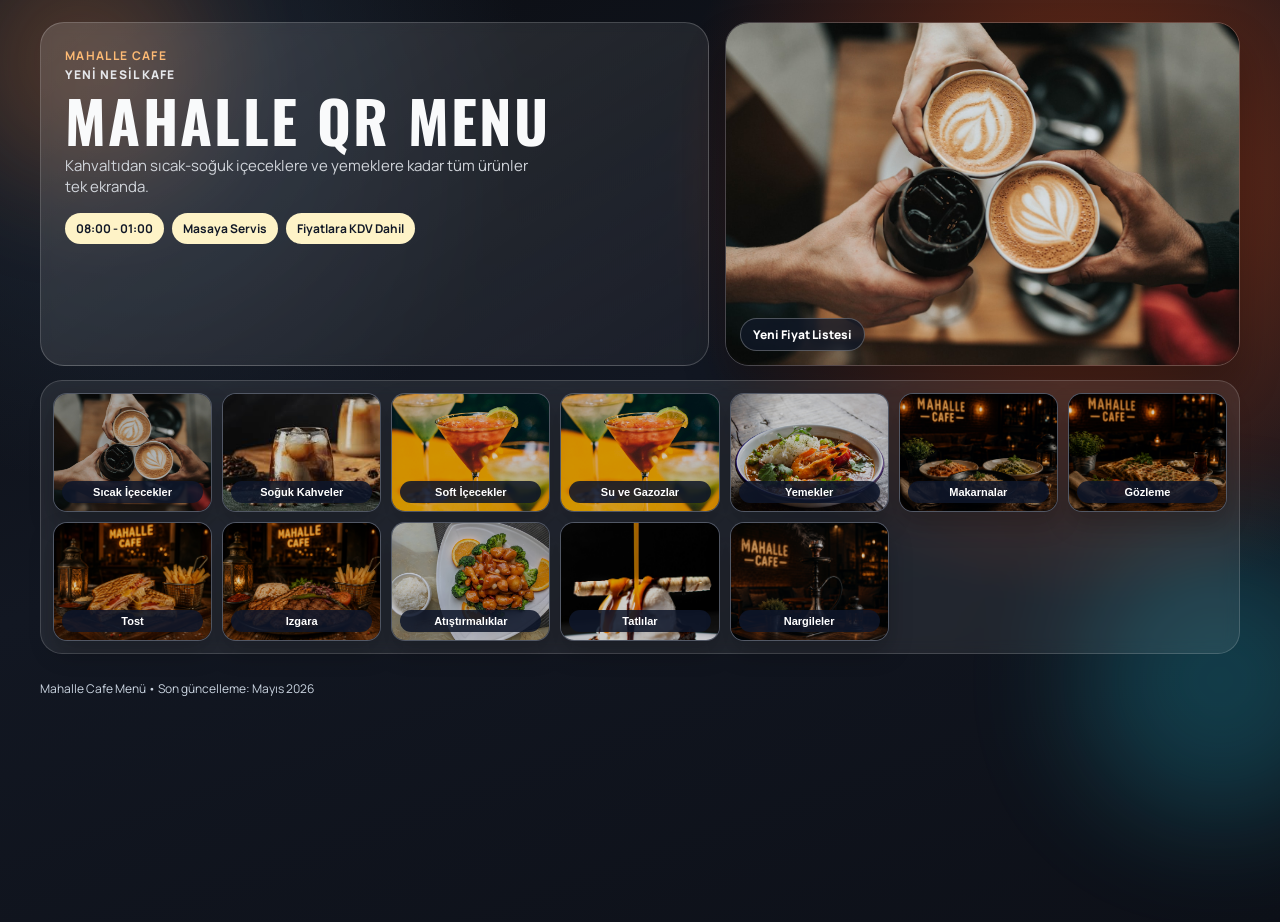
==== index.html @ d328c7db "menü güncellendi" ====
﻿<!doctype html>
<html lang="tr">
<head>
  <meta charset="UTF-8" />
  <meta name="viewport" content="width=device-width, initial-scale=1.0" />
  <meta name="theme-color" content="#111827" />
  <title>Mahalle Cafe QR Menü</title>
  <link rel="preconnect" href="https://fonts.googleapis.com" />
  <link rel="preconnect" href="https://fonts.gstatic.com" crossorigin />
  <link href="https://fonts.googleapis.com/css2?family=Oswald:wght@500;600&family=Manrope:wght@400;500;700;800&display=swap" rel="stylesheet" />
  <link rel="stylesheet" href="styles.css" />
</head>
<body>
  <div class="bg-orb orb-1" aria-hidden="true"></div>
  <div class="bg-orb orb-2" aria-hidden="true"></div>

  <div class="side-photo left" aria-hidden="true">
    <img src="assets/salad.jpg" alt="" />
  </div>
  <div class="side-photo right" aria-hidden="true">
    <img src="assets/pasta.jpg" alt="" />
  </div>

  <header class="hero container">
    <div class="brand-block">
      <div class="brand-top">
        <img class="brand-logo" src="assets/mahalle-logo.png" alt="Mahalle Cafe Logo" onerror="this.style.display='none'" />
        <div>
          <p class="kicker">MAHALLE CAFE</p>
          <p class="brand-slogan">YENİ NESİL KAFE</p>
        </div>
      </div>
      <h1>MAHALLE QR MENU</h1>
      <p class="hero-copy">Kahvaltıdan sıcak-soğuk içeceklere ve yemeklere kadar tüm ürünler tek ekranda.</p>
      <div class="meta-row">
        <span>08:00 - 01:00</span>
        <span>Masaya Servis</span>
        <span>Fiyatlara KDV Dahil</span>
      </div>
    </div>

    <div class="hero-media">
      <img src="assets/coffee.jpg" alt="Mahalle Cafe kahve sunumu" />
      <div class="media-badge">Yeni Fiyat Listesi</div>
    </div>
  </header>

  <section class="container category-showcase" aria-label="Kategori seçimi">
    <div id="photo-category-grid" class="photo-category-grid"></div>
  </section>

  <main class="container main-grid">
    <section id="menu-panel" class="content is-hidden">
      <div class="toolbar glass">
        <input id="search-input" type="search" placeholder="Ürün ara: latte, kola, makarna..." aria-label="Ürün ara" />
        <button id="clear-btn" type="button">Temizle</button>
      </div>
      <div id="menu-root" class="menu-root"></div>
    </section>
  </main>

  <footer class="container footer">
    <p>Mahalle Cafe Menü • Son güncelleme: Mayıs 2026</p>
  </footer>

  <script src="app.js"></script>
</body>
</html>
---- styles.css ----
﻿:root {
  --surface: rgba(255, 255, 255, 0.9);
  --text: #111827;
  --muted: #4b5563;
  --line: #d1d5db;
  --chip: #f3f4f6;
  --accent: #f97316;
  --accent-dark: #9a3412;
  --green: #065f46;
}

* {
  box-sizing: border-box;
}

html,
body {
  margin: 0;
  padding: 0;
}

body {
  font-family: 'Manrope', 'Segoe UI', sans-serif;
  color: #f9fafb;
  min-height: 100vh;
  background:
    radial-gradient(circle at 10% 10%, #1f2937 0%, rgba(31, 41, 55, 0) 28%),
    radial-gradient(circle at 85% 20%, #7c2d12 0%, rgba(124, 45, 18, 0) 32%),
    linear-gradient(160deg, #0b0d12 0%, #121722 45%, #0d1018 100%);
  position: relative;
}

.container {
  width: min(1200px, calc(100% - 32px));
  margin: 0 auto;
}

.bg-orb {
  position: fixed;
  border-radius: 999px;
  filter: blur(60px);
  opacity: 0.22;
  pointer-events: none;
}

.orb-1 {
  width: 240px;
  height: 240px;
  background: #f97316;
  top: -60px;
  left: -40px;
}

.orb-2 {
  width: 280px;
  height: 280px;
  background: #22d3ee;
  right: -80px;
  bottom: 80px;
}

.side-photo {
  position: fixed;
  top: 170px;
  width: 130px;
  height: 190px;
  border-radius: 18px;
  overflow: hidden;
  border: 1px solid rgba(255, 255, 255, 0.25);
  box-shadow: 0 20px 34px rgba(0, 0, 0, 0.34);
  z-index: 1;
}

.side-photo.left {
  left: 18px;
  transform: rotate(-6deg);
}

.side-photo.right {
  right: 18px;
  transform: rotate(6deg);
}

.side-photo img {
  width: 100%;
  height: 100%;
  object-fit: cover;
}

.hero,
.main-grid,
.category-showcase,
.footer {
  position: relative;
  z-index: 3;
}

.hero {
  margin-top: 22px;
  display: grid;
  grid-template-columns: 1.3fr 1fr;
  gap: 16px;
  align-items: stretch;
}

.brand-block,
.hero-media {
  border-radius: 24px;
  overflow: hidden;
}

.brand-block {
  background: linear-gradient(145deg, rgba(255, 255, 255, 0.14), rgba(255, 255, 255, 0.04));
  border: 1px solid rgba(255, 255, 255, 0.2);
  padding: 24px;
  backdrop-filter: blur(6px);
}

.kicker {
  margin: 0 0 2px;
  font-size: 12px;
  font-weight: 700;
  letter-spacing: 0.11em;
  color: #fdba74;
}

.brand-top {
  display: flex;
  align-items: center;
  gap: 10px;
}

.brand-logo {
  width: 56px;
  height: 56px;
  object-fit: contain;
  border-radius: 12px;
  background: rgba(255, 255, 255, 0.96);
  border: 1px solid rgba(255, 255, 255, 0.45);
  padding: 4px;
}

.brand-slogan {
  margin: 0;
  font-size: 12px;
  letter-spacing: 0.09em;
  font-weight: 800;
  color: #e5e7eb;
}

h1 {
  margin: 8px 0 6px;
  font-family: 'Oswald', sans-serif;
  font-size: clamp(32px, 5vw, 58px);
  letter-spacing: 0.04em;
  line-height: 1;
}

.hero-copy {
  margin: 0;
  max-width: 52ch;
  color: #d1d5db;
  font-size: 15px;
}

.meta-row {
  margin-top: 16px;
  display: flex;
  flex-wrap: wrap;
  gap: 8px;
}

.meta-row span {
  font-size: 12px;
  font-weight: 700;
  color: #111827;
  padding: 7px 11px;
  border-radius: 999px;
  background: #fef3c7;
}

.hero-media {
  position: relative;
  border: 1px solid rgba(255, 255, 255, 0.2);
  box-shadow: 0 24px 40px rgba(0, 0, 0, 0.28);
}

.hero-media img {
  width: 100%;
  height: 100%;
  min-height: 260px;
  object-fit: cover;
  display: block;
}

.media-badge {
  position: absolute;
  left: 14px;
  bottom: 14px;
  border-radius: 999px;
  padding: 7px 12px;
  font-size: 12px;
  font-weight: 800;
  color: #fff;
  background: rgba(17, 24, 39, 0.8);
  border: 1px solid rgba(255, 255, 255, 0.26);
}

.category-showcase {
  margin-top: 14px;
  border-radius: 22px;
  padding: 12px;
  background: rgba(255, 255, 255, 0.08);
  border: 1px solid rgba(255, 255, 255, 0.16);
  backdrop-filter: blur(8px);
}

.photo-category-grid {
  display: grid;
  grid-template-columns: repeat(auto-fill, minmax(150px, 1fr));
  gap: 10px;
}

.photo-cat-btn {
  border: 1px solid rgba(255, 255, 255, 0.28);
  border-radius: 14px;
  overflow: hidden;
  padding: 0;
  margin: 0;
  cursor: pointer;
  position: relative;
  aspect-ratio: 4 / 3;
  min-height: 0;
  background: #0f172a;
  box-shadow: 0 12px 24px rgba(0, 0, 0, 0.24);
}

.photo-cat-btn img {
  position: absolute;
  inset: 0;
  width: 100%;
  height: 100%;
  object-fit: cover;
  display: block;
  transition: transform 180ms ease, filter 180ms ease;
  filter: brightness(0.82);
}

.photo-cat-btn:hover img {
  transform: scale(1.06);
  filter: brightness(0.9);
}

.photo-cat-btn.active {
  outline: 2px solid #f59e0b;
  outline-offset: 2px;
}

.photo-cat-title {
  position: absolute;
  left: 8px;
  right: 8px;
  bottom: 8px;
  border-radius: 999px;
  padding: 5px 9px;
  background: rgba(15, 23, 42, 0.86);
  color: #fff;
  font-size: 11px;
  font-weight: 800;
  text-align: center;
}

.main-grid {
  margin-top: 16px;
  margin-bottom: 26px;
}

.content {
  min-width: 0;
}

.is-hidden {
  display: none;
}

.glass,
.panel,
.toolbar,
.menu-category {
  background: var(--surface);
  color: var(--text);
  border: 1px solid rgba(255, 255, 255, 0.6);
  backdrop-filter: blur(9px);
}

.panel {
  border-radius: 20px;
  padding: 14px;
}

.panel h2 {
  margin: 2px 0 12px;
  font-size: 14px;
  color: var(--muted);
  text-transform: uppercase;
  letter-spacing: 0.06em;
}

.category-list {
  display: grid;
  gap: 8px;
}

.category-btn {
  border: 1px solid var(--line);
  border-radius: 12px;
  padding: 10px 12px;
  font-weight: 700;
  font-size: 13px;
  background: var(--chip);
  color: #1f2937;
  cursor: pointer;
  text-align: left;
  transition: all 160ms ease;
}

.category-btn:hover,
.category-btn.active {
  background: #fed7aa;
  border-color: #fdba74;
  transform: translateY(-1px);
}

.visual-panel {
  margin-top: 10px;
}

.mini-gallery {
  display: grid;
  grid-template-columns: 1fr 1fr;
  gap: 8px;
}

.mini-gallery figure {
  margin: 0;
  border-radius: 10px;
  overflow: hidden;
  border: 1px solid #e5e7eb;
  aspect-ratio: 1 / 1;
}

.mini-gallery img {
  width: 100%;
  height: 100%;
  object-fit: cover;
  display: block;
}

.toolbar {
  border-radius: 16px;
  padding: 10px;
  display: flex;
  gap: 8px;
  align-items: center;
}

.back-btn {
  border: 1px solid #cbd5e1;
  background: #f8fafc;
  color: #1e293b;
  border-radius: 10px;
  padding: 10px 12px;
  font-weight: 800;
  cursor: pointer;
  white-space: nowrap;
}

.toolbar input {
  flex: 1;
  border: 1px solid #d1d5db;
  border-radius: 10px;
  padding: 11px 12px;
  font-size: 14px;
  font-family: inherit;
}

.toolbar button {
  border: 1px solid #f59e0b;
  background: #f59e0b;
  color: #111827;
  border-radius: 10px;
  padding: 0 14px;
  font-weight: 800;
  cursor: pointer;
}

.menu-root {
  margin-top: 12px;
  display: grid;
  gap: 12px;
}

.menu-category {
  border-radius: 18px;
  padding: 14px;
}

.menu-head {
  display: flex;
  justify-content: space-between;
  gap: 8px;
  align-items: center;
  border-bottom: 1px dashed #d1d5db;
  padding-bottom: 10px;
}

.menu-head h3 {
  margin: 0;
  font-family: 'Oswald', sans-serif;
  font-size: 30px;
  line-height: 1;
  letter-spacing: 0.03em;
}

.item-count {
  font-size: 12px;
  font-weight: 700;
  color: var(--green);
  background: #d1fae5;
  border: 1px solid #6ee7b7;
  border-radius: 999px;
  padding: 6px 9px;
}

.item-list {
  margin-top: 8px;
}

.item-row {
  display: grid;
  grid-template-columns: minmax(0, 1fr) auto;
  gap: 10px;
  border-bottom: 1px dashed #e5e7eb;
  padding: 10px 0;
}

.item-row:last-child {
  border-bottom: 0;
}

.item-name {
  font-size: 15px;
  font-weight: 800;
  color: #111827;
}

.item-note {
  margin-top: 3px;
  font-size: 12px;
  color: #6b7280;
}

.item-price {
  align-self: start;
  font-variant-numeric: tabular-nums;
  font-size: 14px;
  font-weight: 800;
  color: #9a3412;
  background: #ffedd5;
  border: 1px solid #fdba74;
  border-radius: 10px;
  padding: 6px 8px;
  min-width: 72px;
  text-align: center;
}

.empty-state {
  color: #374151;
  font-size: 14px;
  font-weight: 700;
  border-radius: 14px;
  background: #f3f4f6;
  border: 1px dashed #d1d5db;
  padding: 14px;
}

.footer {
  padding-bottom: 24px;
}

.footer p {
  margin: 0;
  color: #cbd5e1;
  font-size: 12px;
}

@media (max-width: 1320px) {
  .side-photo {
    display: none;
  }
}

@media (max-width: 980px) {
  .hero {
    grid-template-columns: 1fr;
  }

  .photo-category-grid {
    grid-template-columns: repeat(2, minmax(0, 1fr));
  }
}

@media (max-width: 640px) {
  .container {
    width: min(1200px, calc(100% - 18px));
  }

  .brand-block {
    padding: 16px;
  }

  .hero-media img {
    min-height: 210px;
  }

  .photo-category-grid {
    grid-template-columns: repeat(2, minmax(0, 1fr));
    gap: 8px;
  }

  .menu-head h3 {
    font-size: 24px;
  }

  .toolbar {
    flex-direction: column;
  }

  .toolbar button {
    height: 42px;
  }
}

@media print {
  body {
    background: #fff;
  }

  .bg-orb,
  .toolbar,
  .category-showcase,
  .footer,
  .side-photo {
    display: none !important;
  }

  .hero {
    grid-template-columns: 1fr;
  }

  .main-grid {
    display: block;
  }

  .menu-category {
    break-inside: avoid;
    margin-bottom: 10px;
  }
}
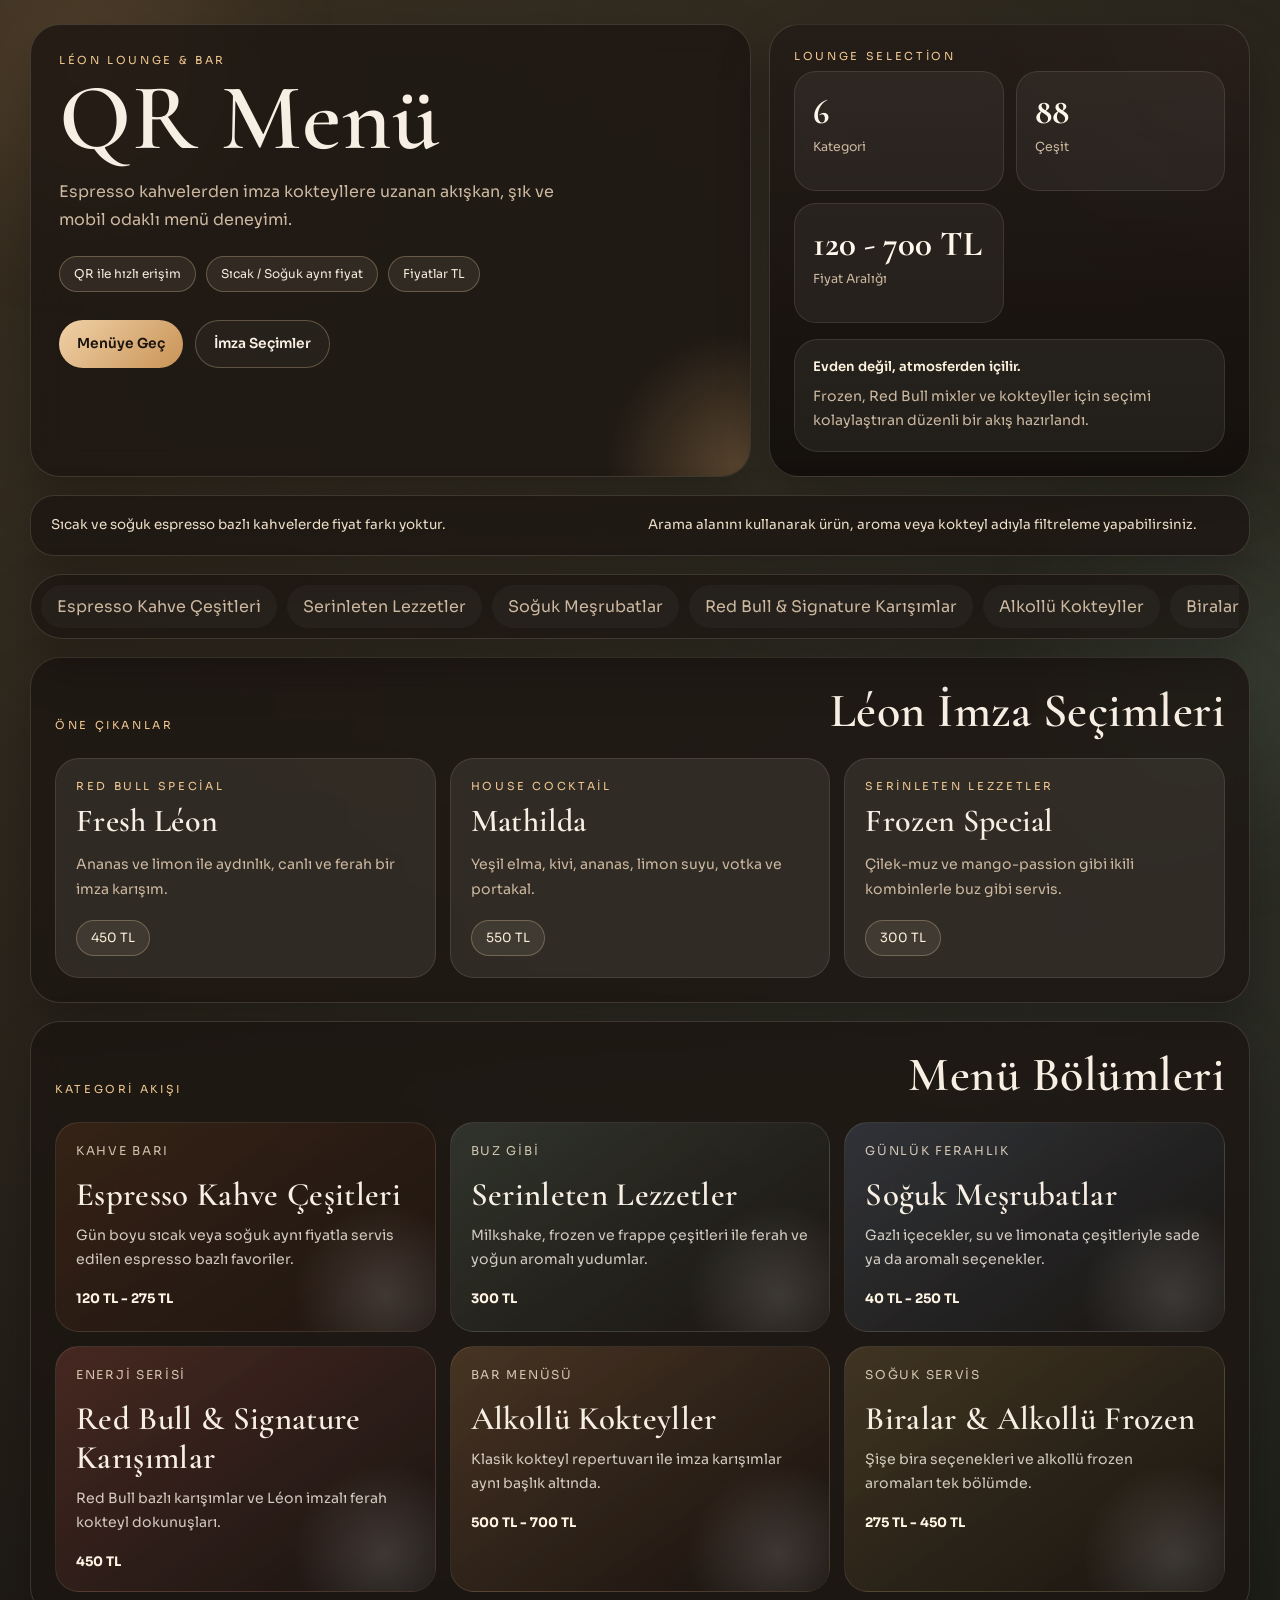
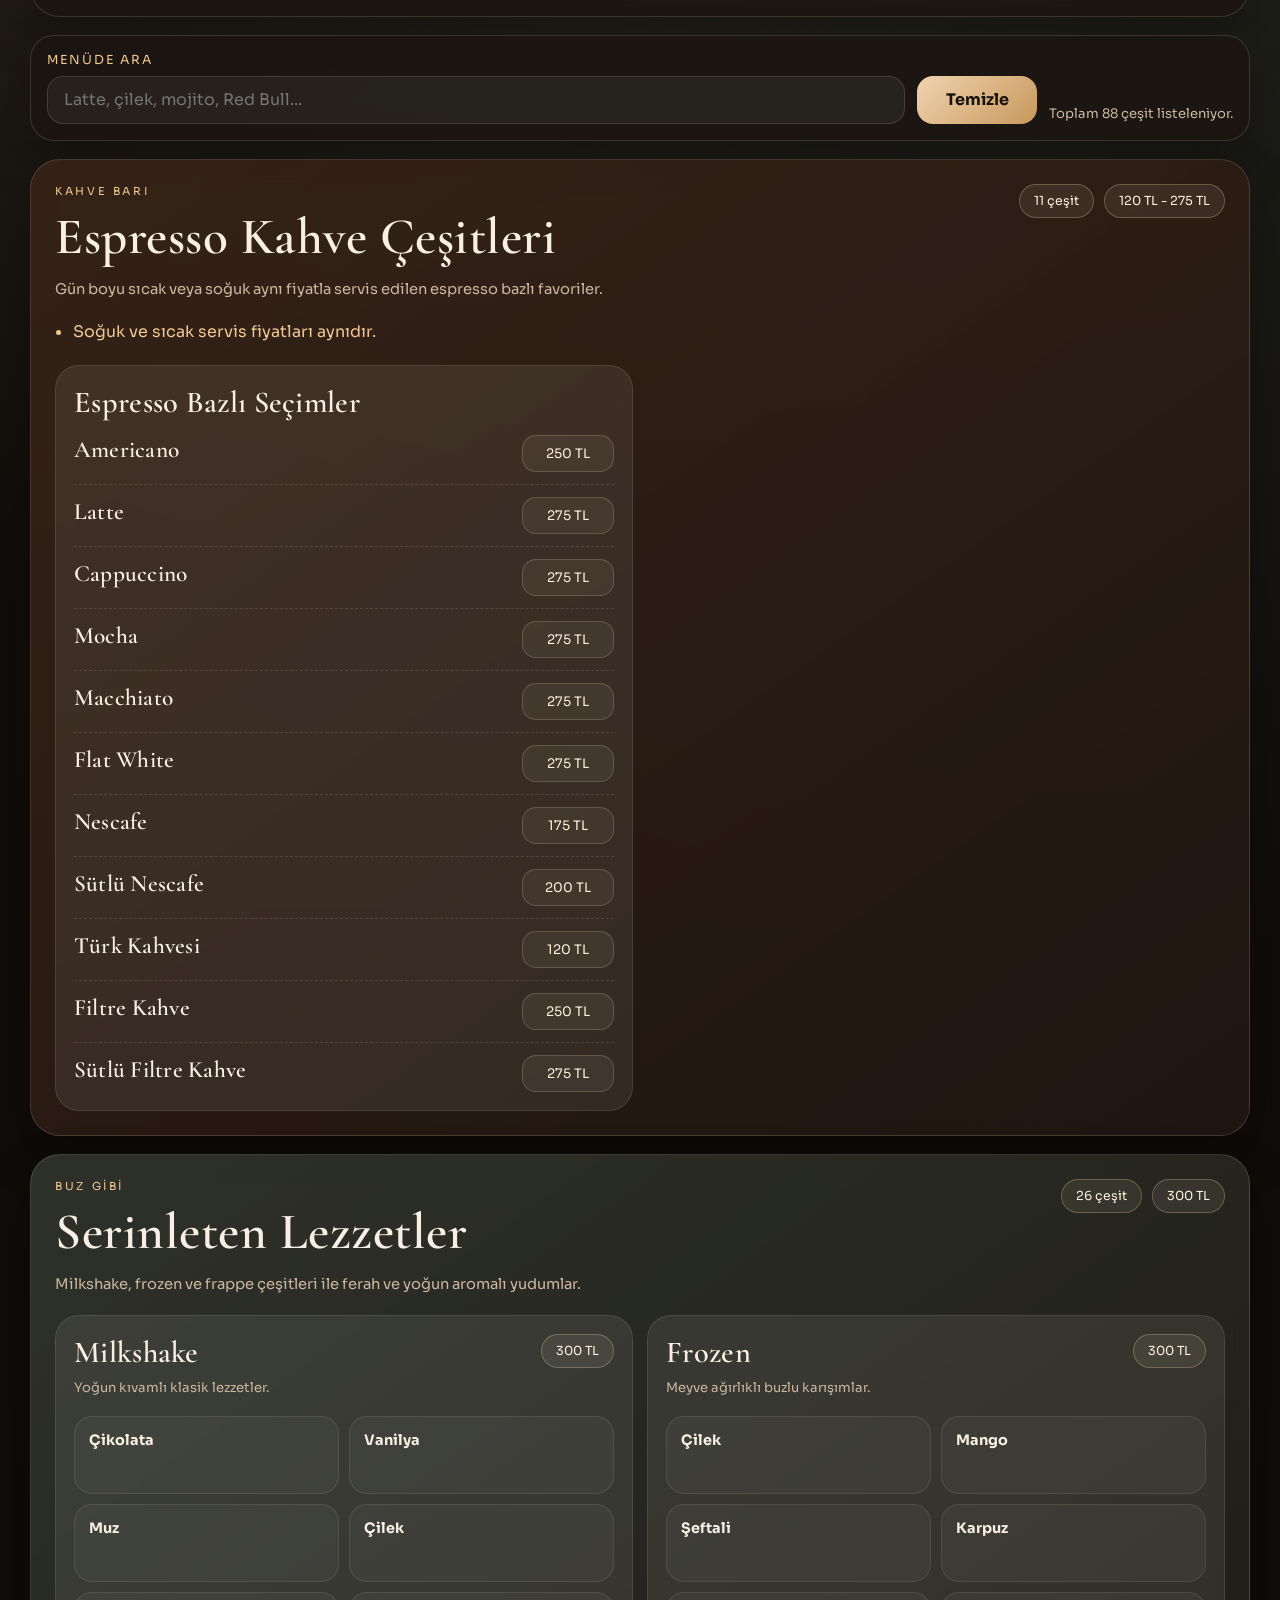
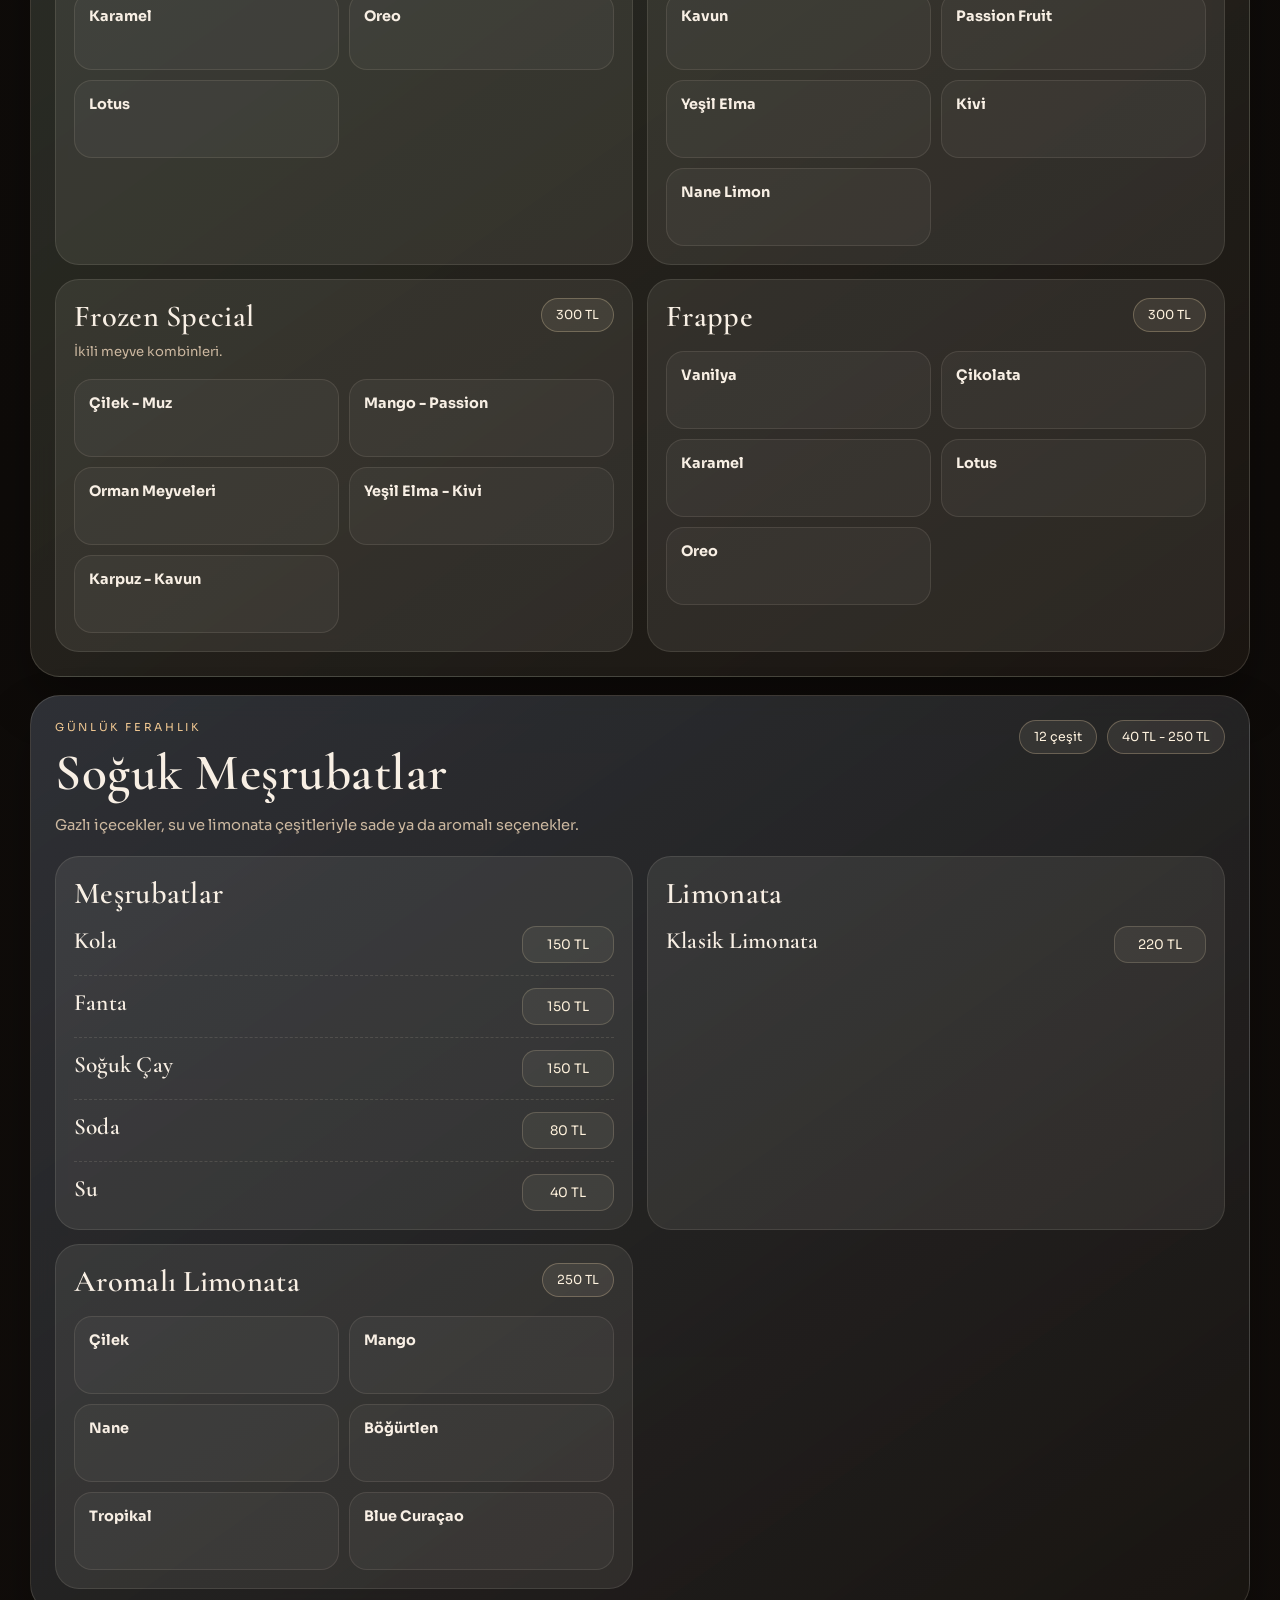
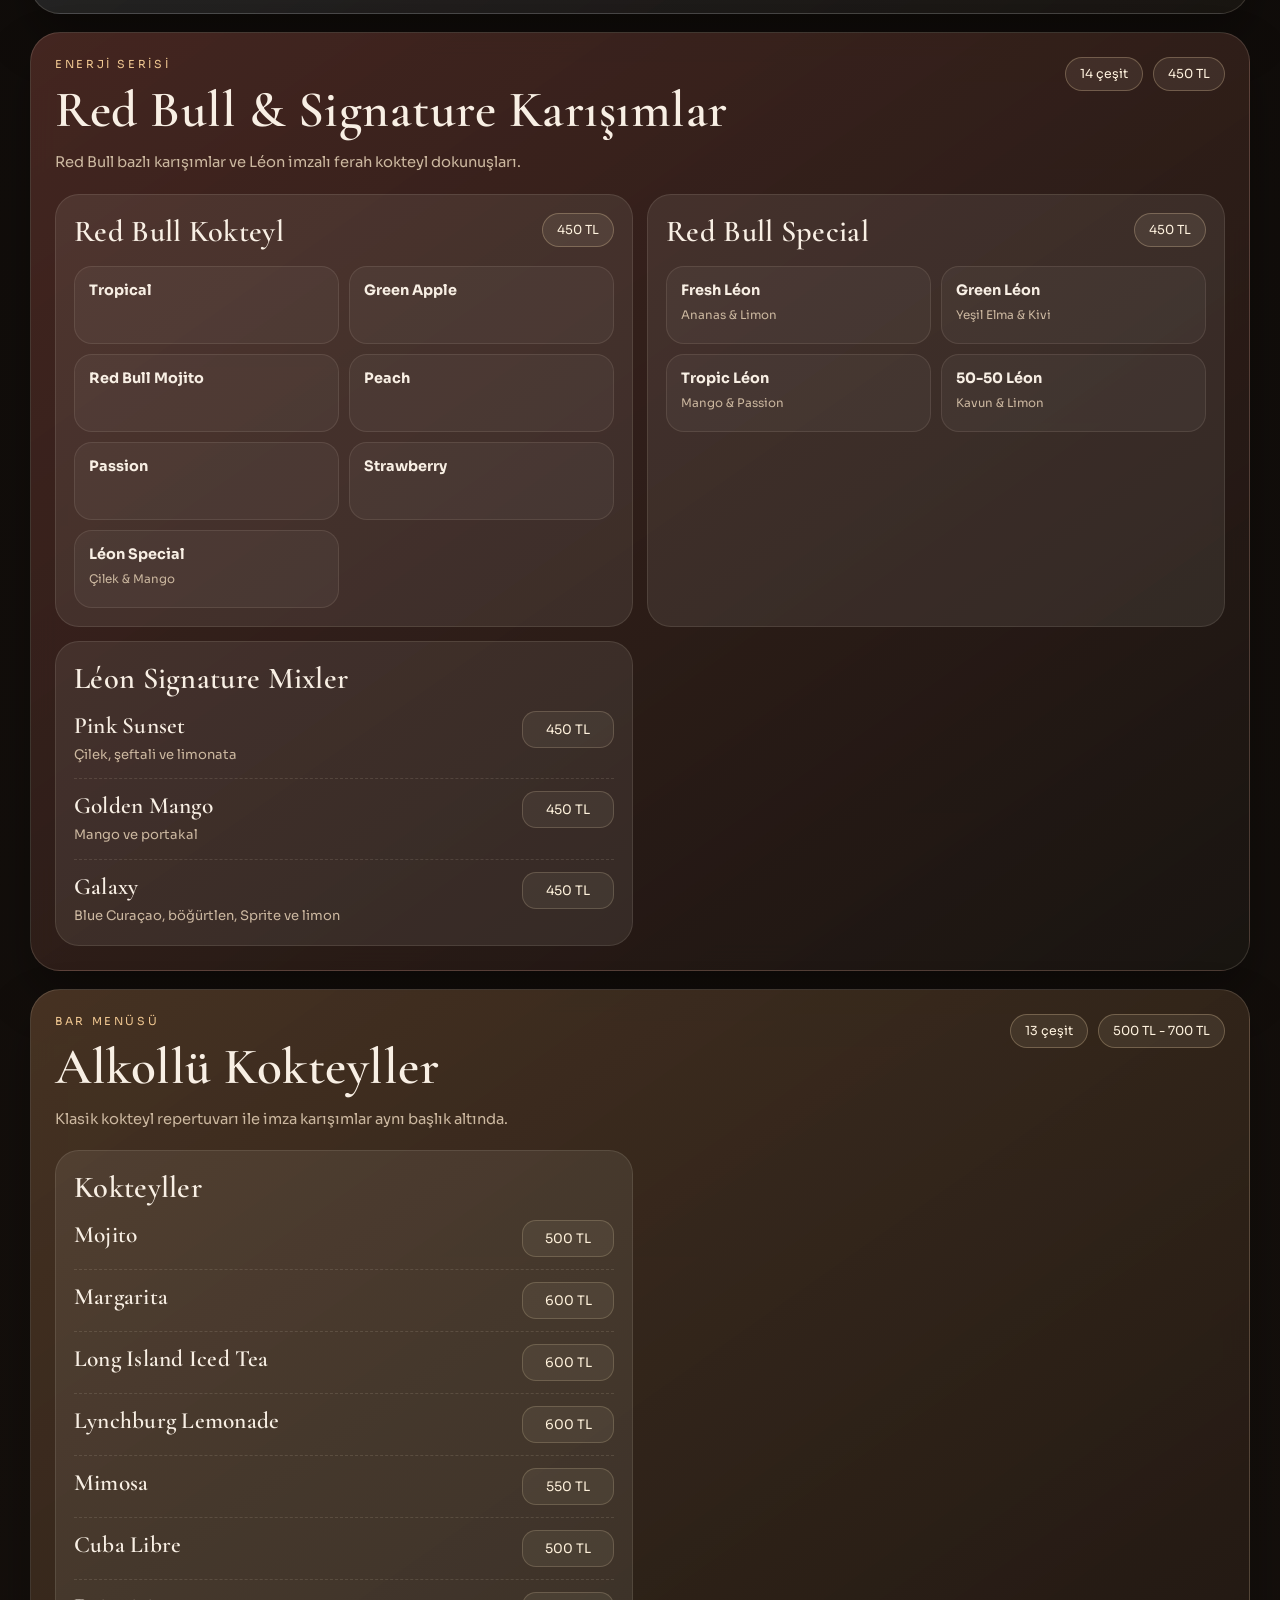
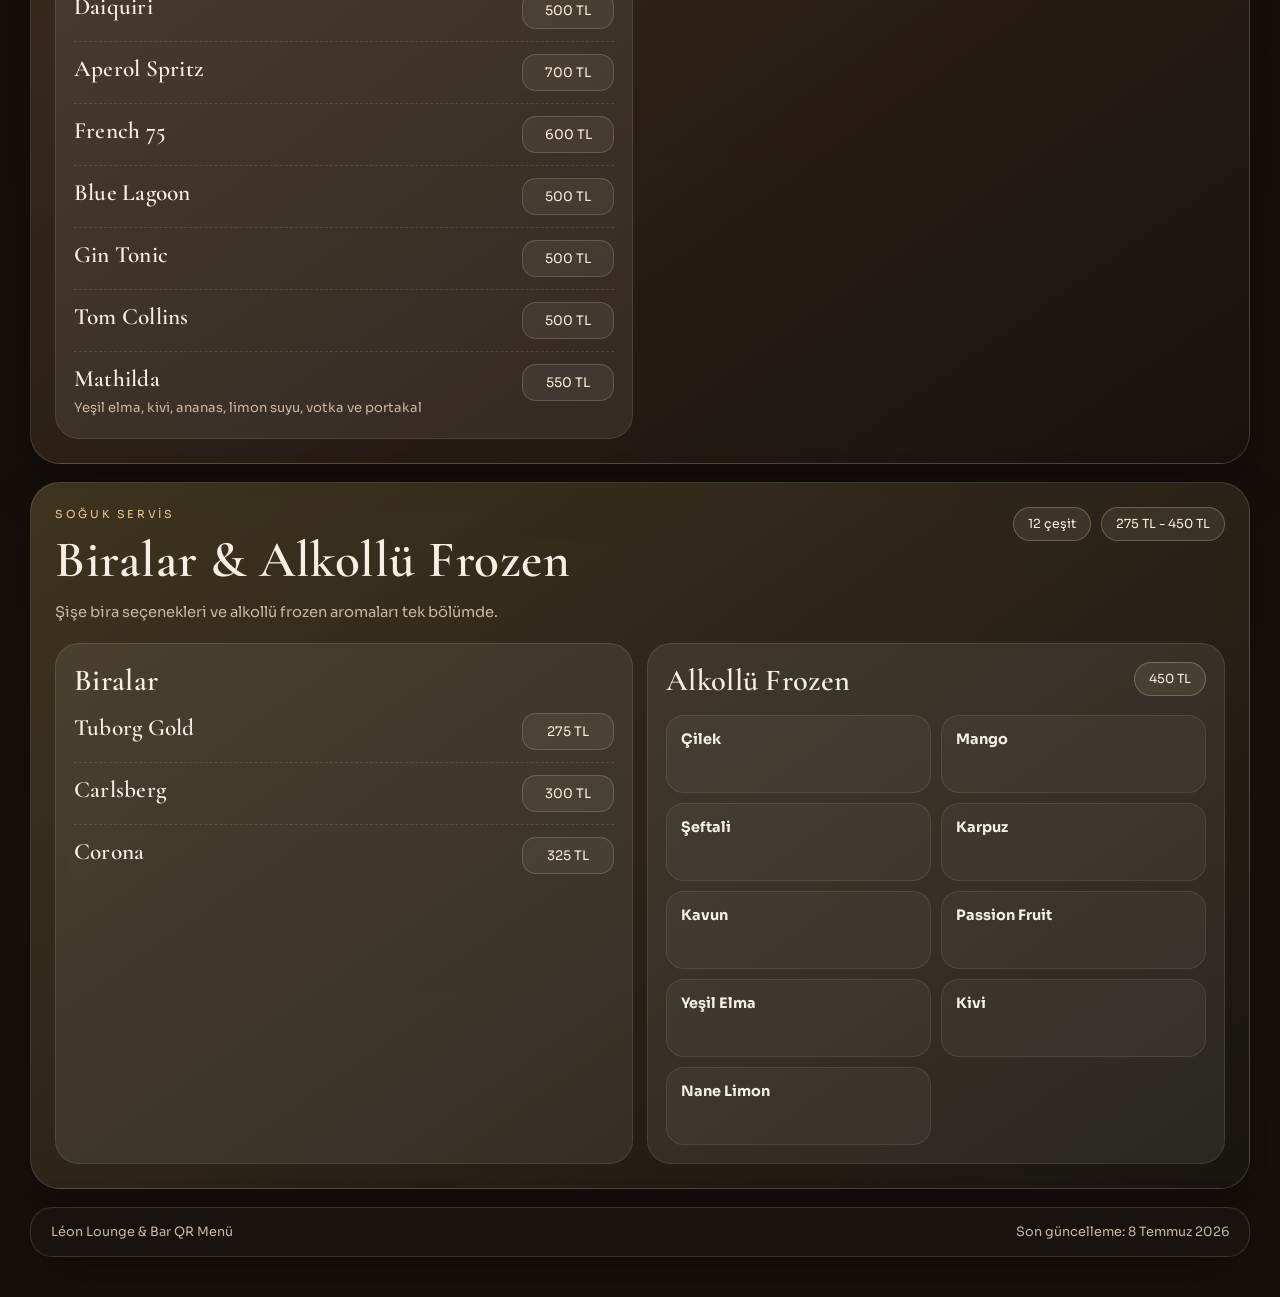
==== commit 36d6ed32: "Build Leon Lounge QR menu" ====
--- a/index.html
+++ b/index.html
@@ -1,67 +1,123 @@
-﻿<!doctype html>
+<!doctype html>
 <html lang="tr">
 <head>
   <meta charset="UTF-8" />
   <meta name="viewport" content="width=device-width, initial-scale=1.0" />
-  <meta name="theme-color" content="#111827" />
-  <title>Mahalle Cafe QR Menü</title>
+  <meta name="theme-color" content="#100d0b" />
+  <meta
+    name="description"
+    content="Léon Lounge & Bar QR Menü. Espresso kahveler, serinleten içecekler, Red Bull karışımları, alkollü kokteyller ve biralar tek ekranda."
+  />
+  <title>Léon Lounge &amp; Bar | QR Menü</title>
   <link rel="preconnect" href="https://fonts.googleapis.com" />
   <link rel="preconnect" href="https://fonts.gstatic.com" crossorigin />
-  <link href="https://fonts.googleapis.com/css2?family=Oswald:wght@500;600&family=Manrope:wght@400;500;700;800&display=swap" rel="stylesheet" />
+  <link
+    href="https://fonts.googleapis.com/css2?family=Cormorant+Garamond:wght@500;600;700&family=Sora:wght@400;500;600;700&display=swap"
+    rel="stylesheet"
+  />
   <link rel="stylesheet" href="styles.css" />
 </head>
 <body>
-  <div class="bg-orb orb-1" aria-hidden="true"></div>
-  <div class="bg-orb orb-2" aria-hidden="true"></div>
+  <div class="page-shell">
+    <div class="ambient ambient-left" aria-hidden="true"></div>
+    <div class="ambient ambient-right" aria-hidden="true"></div>
 
-  <div class="side-photo left" aria-hidden="true">
-    <img src="assets/salad.jpg" alt="" />
-  </div>
-  <div class="side-photo right" aria-hidden="true">
-    <img src="assets/pasta.jpg" alt="" />
-  </div>
+    <header class="hero" id="top">
+      <div class="hero-copy">
+        <p class="eyebrow">Léon Lounge &amp; Bar</p>
+        <h1>QR Menü</h1>
+        <p class="hero-text">
+          Espresso kahvelerden imza kokteyllere uzanan akışkan, şık ve mobil odaklı menü deneyimi.
+        </p>
 
-  <header class="hero container">
-    <div class="brand-block">
-      <div class="brand-top">
-        <img class="brand-logo" src="assets/mahalle-logo.png" alt="Mahalle Cafe Logo" onerror="this.style.display='none'" />
-        <div>
-          <p class="kicker">MAHALLE CAFE</p>
-          <p class="brand-slogan">YENİ NESİL KAFE</p>
+        <div class="hero-badges">
+          <span>QR ile hızlı erişim</span>
+          <span>Sıcak / Soğuk aynı fiyat</span>
+          <span>Fiyatlar TL</span>
+        </div>
+
+        <div class="hero-actions">
+          <a class="button button-primary" href="#menu-sections">Menüye Geç</a>
+          <a class="button button-secondary" href="#signature-board">İmza Seçimler</a>
         </div>
       </div>
-      <h1>MAHALLE QR MENU</h1>
-      <p class="hero-copy">Kahvaltıdan sıcak-soğuk içeceklere ve yemeklere kadar tüm ürünler tek ekranda.</p>
-      <div class="meta-row">
-        <span>08:00 - 01:00</span>
-        <span>Masaya Servis</span>
-        <span>Fiyatlara KDV Dahil</span>
+
+      <aside class="hero-panel">
+        <div class="panel-topline">Lounge Selection</div>
+        <div class="hero-stat-grid">
+          <article class="hero-stat">
+            <strong id="stat-categories">0</strong>
+            <span>Kategori</span>
+          </article>
+          <article class="hero-stat">
+            <strong id="stat-items">0</strong>
+            <span>Çeşit</span>
+          </article>
+          <article class="hero-stat">
+            <strong>120 - 700 TL</strong>
+            <span>Fiyat Aralığı</span>
+          </article>
+        </div>
+
+        <div class="hero-note">
+          <p class="hero-note-label">Evden değil, atmosferden içilir.</p>
+          <p class="hero-note-text">
+            Frozen, Red Bull mixler ve kokteyller için seçimi kolaylaştıran düzenli bir akış hazırlandı.
+          </p>
+        </div>
+      </aside>
+    </header>
+
+    <section class="top-strip" aria-label="Bilgilendirme">
+      <p>Sıcak ve soğuk espresso bazlı kahvelerde fiyat farkı yoktur.</p>
+      <p>Arama alanını kullanarak ürün, aroma veya kokteyl adıyla filtreleme yapabilirsiniz.</p>
+    </section>
+
+    <nav class="sticky-nav" aria-label="Kategori navigasyonu">
+      <div id="category-nav" class="nav-scroll"></div>
+    </nav>
+
+    <section id="signature-board" class="signature-board" aria-labelledby="signature-title">
+      <div class="section-heading">
+        <p class="heading-kicker">Öne Çıkanlar</p>
+        <h2 id="signature-title">Léon İmza Seçimleri</h2>
       </div>
+      <div id="featured-grid" class="featured-grid"></div>
+    </section>
+
+    <section class="discover-grid" aria-labelledby="discover-title">
+      <div class="section-heading">
+        <p class="heading-kicker">Kategori Akışı</p>
+        <h2 id="discover-title">Menü Bölümleri</h2>
+      </div>
+      <div id="section-cards" class="section-cards"></div>
+    </section>
+
+    <section class="filter-bar" aria-label="Menü filtreleri">
+      <label class="search-field" for="search-input">
+        <span>Menüde Ara</span>
+        <input
+          id="search-input"
+          type="search"
+          placeholder="Latte, çilek, mojito, Red Bull..."
+          autocomplete="off"
+        />
+      </label>
+      <button id="clear-btn" class="clear-button" type="button">Temizle</button>
+      <p id="results-summary" class="results-summary">Tüm ürünler listeleniyor.</p>
+    </section>
+
+    <main id="menu-sections" class="menu-sections" aria-live="polite"></main>
+
+    <div id="empty-state" class="empty-state is-hidden">
+      Aramana uygun ürün bulunamadı. Başka bir kelime deneyebilirsin.
     </div>
 
-    <div class="hero-media">
-      <img src="assets/coffee.jpg" alt="Mahalle Cafe kahve sunumu" />
-      <div class="media-badge">Yeni Fiyat Listesi</div>
-    </div>
-  </header>
-
-  <section class="container category-showcase" aria-label="Kategori seçimi">
-    <div id="photo-category-grid" class="photo-category-grid"></div>
-  </section>
-
-  <main class="container main-grid">
-    <section id="menu-panel" class="content is-hidden">
-      <div class="toolbar glass">
-        <input id="search-input" type="search" placeholder="Ürün ara: latte, kola, makarna..." aria-label="Ürün ara" />
-        <button id="clear-btn" type="button">Temizle</button>
-      </div>
-      <div id="menu-root" class="menu-root"></div>
-    </section>
-  </main>
-
-  <footer class="container footer">
-    <p>Mahalle Cafe Menü • Son güncelleme: Mayıs 2026</p>
-  </footer>
+    <footer class="footer">
+      <p>Léon Lounge &amp; Bar QR Menü</p>
+      <p>Son güncelleme: 8 Temmuz 2026</p>
+    </footer>
+  </div>
 
   <script src="app.js"></script>
 </body>
--- a/styles.css
+++ b/styles.css
@@ -1,16 +1,26 @@
-﻿:root {
-  --surface: rgba(255, 255, 255, 0.9);
-  --text: #111827;
-  --muted: #4b5563;
-  --line: #d1d5db;
-  --chip: #f3f4f6;
-  --accent: #f97316;
-  --accent-dark: #9a3412;
-  --green: #065f46;
+:root {
+  --bg: #100d0b;
+  --bg-soft: #1a1511;
+  --panel: rgba(27, 21, 17, 0.78);
+  --panel-strong: rgba(21, 17, 14, 0.92);
+  --panel-light: rgba(255, 248, 237, 0.08);
+  --stroke: rgba(255, 240, 217, 0.14);
+  --stroke-strong: rgba(255, 227, 177, 0.26);
+  --text: #f8efe4;
+  --muted: #ccb8a0;
+  --accent: #c99a63;
+  --accent-strong: #f1c892;
+  --accent-rose: #df8f7f;
+  --accent-green: #8ab39a;
+  --shadow: 0 24px 50px rgba(0, 0, 0, 0.28);
 }
 
 * {
   box-sizing: border-box;
+}
+
+html {
+  scroll-behavior: smooth;
 }
 
 html,
@@ -20,550 +30,830 @@
 }
 
 body {
-  font-family: 'Manrope', 'Segoe UI', sans-serif;
-  color: #f9fafb;
   min-height: 100vh;
+  font-family: 'Sora', 'Segoe UI', sans-serif;
+  color: var(--text);
   background:
-    radial-gradient(circle at 10% 10%, #1f2937 0%, rgba(31, 41, 55, 0) 28%),
-    radial-gradient(circle at 85% 20%, #7c2d12 0%, rgba(124, 45, 18, 0) 32%),
-    linear-gradient(160deg, #0b0d12 0%, #121722 45%, #0d1018 100%);
+    radial-gradient(circle at top left, rgba(201, 154, 99, 0.2), transparent 28%),
+    radial-gradient(circle at 85% 12%, rgba(138, 179, 154, 0.16), transparent 24%),
+    linear-gradient(180deg, #120f0c 0%, #0e0b09 48%, #17110d 100%);
+}
+
+body::before {
+  content: '';
+  position: fixed;
+  inset: 0;
+  pointer-events: none;
+  opacity: 0.3;
+  background-image:
+    linear-gradient(rgba(255, 255, 255, 0.02) 1px, transparent 1px),
+    linear-gradient(90deg, rgba(255, 255, 255, 0.02) 1px, transparent 1px);
+  background-size: 24px 24px;
+}
+
+a {
+  color: inherit;
+  text-decoration: none;
+}
+
+button,
+input {
+  font: inherit;
+}
+
+.page-shell {
   position: relative;
-}
-
-.container {
-  width: min(1200px, calc(100% - 32px));
+  width: min(1220px, calc(100% - 28px));
   margin: 0 auto;
-}
-
-.bg-orb {
+  padding: 24px 0 40px;
+}
+
+.ambient {
   position: fixed;
+  width: 260px;
+  height: 260px;
   border-radius: 999px;
-  filter: blur(60px);
-  opacity: 0.22;
+  filter: blur(70px);
   pointer-events: none;
-}
-
-.orb-1 {
-  width: 240px;
-  height: 240px;
-  background: #f97316;
+  opacity: 0.28;
+}
+
+.ambient-left {
   top: -60px;
   left: -40px;
-}
-
-.orb-2 {
-  width: 280px;
-  height: 280px;
-  background: #22d3ee;
-  right: -80px;
-  bottom: 80px;
-}
-
-.side-photo {
-  position: fixed;
-  top: 170px;
-  width: 130px;
-  height: 190px;
-  border-radius: 18px;
+  background: rgba(201, 154, 99, 0.6);
+}
+
+.ambient-right {
+  right: -60px;
+  bottom: 10%;
+  background: rgba(138, 179, 154, 0.48);
+}
+
+.hero,
+.top-strip,
+.sticky-nav,
+.signature-board,
+.discover-grid,
+.filter-bar,
+.menu-section,
+.footer,
+.empty-state {
+  position: relative;
+  z-index: 1;
+}
+
+.hero {
+  display: grid;
+  grid-template-columns: minmax(0, 1.2fr) minmax(320px, 0.8fr);
+  gap: 18px;
+  align-items: stretch;
+}
+
+.hero-copy,
+.hero-panel,
+.top-strip,
+.sticky-nav,
+.signature-board,
+.discover-grid,
+.filter-bar,
+.menu-section,
+.empty-state,
+.footer {
+  border: 1px solid var(--stroke);
+  background: var(--panel);
+  backdrop-filter: blur(14px);
+  box-shadow: var(--shadow);
+}
+
+.hero-copy,
+.hero-panel,
+.signature-board,
+.discover-grid,
+.menu-section {
+  border-radius: 30px;
+}
+
+.hero-copy {
+  padding: 28px;
   overflow: hidden;
-  border: 1px solid rgba(255, 255, 255, 0.25);
-  box-shadow: 0 20px 34px rgba(0, 0, 0, 0.34);
-  z-index: 1;
-}
-
-.side-photo.left {
-  left: 18px;
-  transform: rotate(-6deg);
-}
-
-.side-photo.right {
-  right: 18px;
-  transform: rotate(6deg);
-}
-
-.side-photo img {
-  width: 100%;
-  height: 100%;
-  object-fit: cover;
-}
-
-.hero,
-.main-grid,
-.category-showcase,
-.footer {
-  position: relative;
-  z-index: 3;
-}
-
-.hero {
-  margin-top: 22px;
-  display: grid;
-  grid-template-columns: 1.3fr 1fr;
-  gap: 16px;
-  align-items: stretch;
-}
-
-.brand-block,
-.hero-media {
-  border-radius: 24px;
-  overflow: hidden;
-}
-
-.brand-block {
-  background: linear-gradient(145deg, rgba(255, 255, 255, 0.14), rgba(255, 255, 255, 0.04));
-  border: 1px solid rgba(255, 255, 255, 0.2);
-  padding: 24px;
-  backdrop-filter: blur(6px);
-}
-
-.kicker {
-  margin: 0 0 2px;
-  font-size: 12px;
-  font-weight: 700;
-  letter-spacing: 0.11em;
-  color: #fdba74;
-}
-
-.brand-top {
-  display: flex;
-  align-items: center;
-  gap: 10px;
-}
-
-.brand-logo {
-  width: 56px;
-  height: 56px;
-  object-fit: contain;
-  border-radius: 12px;
-  background: rgba(255, 255, 255, 0.96);
-  border: 1px solid rgba(255, 255, 255, 0.45);
-  padding: 4px;
-}
-
-.brand-slogan {
+}
+
+.hero-copy::after {
+  content: '';
+  position: absolute;
+  inset: auto -120px -120px auto;
+  width: 260px;
+  height: 260px;
+  border-radius: 999px;
+  background: radial-gradient(circle, rgba(201, 154, 99, 0.32), transparent 72%);
+}
+
+.eyebrow,
+.heading-kicker,
+.section-kicker,
+.panel-topline,
+.featured-subtitle {
+  margin: 0 0 8px;
+  font-size: 11px;
+  letter-spacing: 0.24em;
+  text-transform: uppercase;
+  color: var(--accent-strong);
+}
+
+h1,
+h2,
+h3,
+h4,
+h5 {
   margin: 0;
-  font-size: 12px;
-  letter-spacing: 0.09em;
-  font-weight: 800;
-  color: #e5e7eb;
+  font-family: 'Cormorant Garamond', Georgia, serif;
+  font-weight: 600;
+  letter-spacing: 0.01em;
 }
 
 h1 {
-  margin: 8px 0 6px;
-  font-family: 'Oswald', sans-serif;
-  font-size: clamp(32px, 5vw, 58px);
-  letter-spacing: 0.04em;
-  line-height: 1;
-}
-
-.hero-copy {
-  margin: 0;
-  max-width: 52ch;
-  color: #d1d5db;
-  font-size: 15px;
-}
-
-.meta-row {
-  margin-top: 16px;
+  font-size: clamp(3.4rem, 9vw, 5.9rem);
+  line-height: 0.92;
+}
+
+.hero-text {
+  margin: 16px 0 0;
+  max-width: 34rem;
+  color: var(--muted);
+  font-size: 1rem;
+  line-height: 1.75;
+}
+
+.hero-badges {
   display: flex;
   flex-wrap: wrap;
+  gap: 10px;
+  margin-top: 22px;
+}
+
+.hero-badges span,
+.section-meta span,
+.group-price,
+.featured-price {
+  border-radius: 999px;
+  border: 1px solid var(--stroke-strong);
+  background: rgba(255, 235, 211, 0.08);
+}
+
+.hero-badges span {
+  padding: 9px 14px;
+  font-size: 0.76rem;
+  color: #f6eadb;
+}
+
+.hero-actions {
+  display: flex;
+  flex-wrap: wrap;
+  gap: 12px;
+  margin-top: 28px;
+}
+
+.button {
+  display: inline-flex;
+  align-items: center;
+  justify-content: center;
+  min-height: 48px;
+  padding: 0 18px;
+  border-radius: 999px;
+  font-size: 0.86rem;
+  font-weight: 600;
+  transition: transform 180ms ease, border-color 180ms ease, background 180ms ease;
+}
+
+.button:hover {
+  transform: translateY(-1px);
+}
+
+.button-primary {
+  color: #1b130d;
+  background: linear-gradient(135deg, #f0d1a7, #c99356);
+}
+
+.button-secondary {
+  border: 1px solid var(--stroke-strong);
+  background: rgba(255, 245, 230, 0.03);
+}
+
+.hero-panel {
+  padding: 24px;
+  background:
+    linear-gradient(180deg, rgba(36, 28, 23, 0.9), rgba(19, 15, 12, 0.96)),
+    radial-gradient(circle at top right, rgba(223, 143, 127, 0.24), transparent 42%);
+}
+
+.hero-stat-grid {
+  display: grid;
+  grid-template-columns: repeat(2, minmax(0, 1fr));
+  gap: 12px;
+}
+
+.hero-stat {
+  min-height: 120px;
+  padding: 18px;
+  border-radius: 22px;
+  border: 1px solid rgba(255, 238, 215, 0.1);
+  background: rgba(255, 249, 239, 0.05);
+}
+
+.hero-stat strong {
+  display: block;
+  font-size: clamp(1.5rem, 4vw, 2.2rem);
+  font-family: 'Cormorant Garamond', Georgia, serif;
+  color: #fff7eb;
+}
+
+.hero-stat span {
+  display: block;
+  margin-top: 6px;
+  font-size: 0.78rem;
+  color: var(--muted);
+}
+
+.hero-note {
+  margin-top: 16px;
+  padding: 18px;
+  border-radius: 24px;
+  background: rgba(255, 248, 237, 0.06);
+  border: 1px solid rgba(255, 245, 230, 0.1);
+}
+
+.hero-note-label {
+  margin: 0;
+  color: #fff3df;
+  font-size: 0.82rem;
+  font-weight: 600;
+}
+
+.hero-note-text {
+  margin: 10px 0 0;
+  color: var(--muted);
+  font-size: 0.88rem;
+  line-height: 1.7;
+}
+
+.top-strip {
+  display: grid;
+  grid-template-columns: repeat(2, minmax(0, 1fr));
+  gap: 16px;
+  margin-top: 18px;
+  padding: 18px 20px;
+  border-radius: 24px;
+}
+
+.top-strip p {
+  margin: 0;
+  color: #eedfc9;
+  font-size: 0.84rem;
+  line-height: 1.7;
+}
+
+.sticky-nav {
+  position: sticky;
+  top: 12px;
+  margin-top: 18px;
+  border-radius: 999px;
+  padding: 10px;
+  z-index: 5;
+}
+
+.nav-scroll {
+  display: flex;
+  gap: 10px;
+  overflow-x: auto;
+  scrollbar-width: none;
+}
+
+.nav-scroll::-webkit-scrollbar {
+  display: none;
+}
+
+.nav-pill {
+  flex: 0 0 auto;
+  padding: 10px 15px;
+  border-radius: 999px;
+  border: 1px solid transparent;
+  color: var(--muted);
+  background: rgba(255, 248, 237, 0.03);
+  transition: color 180ms ease, border-color 180ms ease, background 180ms ease;
+}
+
+.nav-pill.is-active,
+.nav-pill:hover {
+  color: #120e0b;
+  border-color: rgba(255, 230, 196, 0.34);
+  background: linear-gradient(135deg, #f4d5ad, #c99657);
+}
+
+.signature-board,
+.discover-grid {
+  margin-top: 18px;
+  padding: 24px;
+}
+
+.section-heading {
+  display: flex;
+  justify-content: space-between;
+  align-items: end;
+  gap: 10px;
+  margin-bottom: 18px;
+}
+
+.section-heading h2 {
+  font-size: clamp(2rem, 5vw, 3rem);
+}
+
+.featured-grid,
+.section-cards,
+.group-grid {
+  display: grid;
+  gap: 14px;
+}
+
+.featured-grid {
+  grid-template-columns: repeat(3, minmax(0, 1fr));
+}
+
+.featured-card,
+.section-card,
+.group-card {
+  border-radius: 24px;
+  border: 1px solid rgba(255, 243, 223, 0.1);
+  background: var(--panel-light);
+}
+
+.featured-card {
+  padding: 20px;
+  min-height: 220px;
+}
+
+.featured-card h3 {
+  font-size: 2rem;
+}
+
+.featured-detail {
+  margin: 12px 0 0;
+  color: var(--muted);
+  font-size: 0.88rem;
+  line-height: 1.8;
+}
+
+.featured-price {
+  display: inline-flex;
+  margin-top: 18px;
+  padding: 9px 14px;
+  color: #fff0d9;
+  font-size: 0.8rem;
+}
+
+.section-cards {
+  grid-template-columns: repeat(3, minmax(0, 1fr));
+}
+
+.section-card {
+  position: relative;
+  overflow: hidden;
+  min-height: 210px;
+  padding: 20px;
+  transition: transform 180ms ease, border-color 180ms ease;
+}
+
+.section-card:hover {
+  transform: translateY(-2px);
+  border-color: rgba(255, 237, 209, 0.22);
+}
+
+.section-card::after {
+  content: '';
+  position: absolute;
+  inset: auto -40px -54px auto;
+  width: 180px;
+  height: 180px;
+  border-radius: 999px;
+  background: radial-gradient(circle, rgba(255, 255, 255, 0.14), transparent 72%);
+}
+
+.section-card p,
+.section-card span,
+.section-card strong {
+  position: relative;
+  z-index: 1;
+}
+
+.section-card p {
+  margin: 0;
+  color: rgba(255, 240, 217, 0.78);
+  font-size: 0.76rem;
+  letter-spacing: 0.14em;
+  text-transform: uppercase;
+}
+
+.section-card h3 {
+  margin-top: 16px;
+  font-size: 2.05rem;
+}
+
+.section-card span {
+  display: block;
+  margin-top: 10px;
+  color: rgba(248, 239, 228, 0.82);
+  font-size: 0.88rem;
+  line-height: 1.7;
+}
+
+.section-card strong {
+  display: inline-block;
+  margin-top: 18px;
+  color: #fff4e3;
+  font-size: 0.82rem;
+}
+
+.filter-bar {
+  display: grid;
+  grid-template-columns: minmax(0, 1fr) auto auto;
+  gap: 12px;
+  align-items: end;
+  margin-top: 18px;
+  padding: 16px;
+  border-radius: 24px;
+}
+
+.search-field {
+  display: grid;
   gap: 8px;
 }
 
-.meta-row span {
-  font-size: 12px;
+.search-field span {
+  color: var(--accent-strong);
+  font-size: 0.78rem;
+  letter-spacing: 0.16em;
+  text-transform: uppercase;
+}
+
+.search-field input {
+  width: 100%;
+  min-height: 48px;
+  padding: 0 16px;
+  border-radius: 16px;
+  border: 1px solid rgba(255, 241, 219, 0.14);
+  color: var(--text);
+  background: rgba(255, 250, 241, 0.05);
+  outline: none;
+}
+
+.search-field input:focus {
+  border-color: rgba(255, 225, 184, 0.34);
+}
+
+.clear-button {
+  min-width: 120px;
+  min-height: 48px;
+  border: 0;
+  border-radius: 16px;
+  color: #19120d;
   font-weight: 700;
-  color: #111827;
-  padding: 7px 11px;
-  border-radius: 999px;
-  background: #fef3c7;
-}
-
-.hero-media {
-  position: relative;
-  border: 1px solid rgba(255, 255, 255, 0.2);
-  box-shadow: 0 24px 40px rgba(0, 0, 0, 0.28);
-}
-
-.hero-media img {
-  width: 100%;
-  height: 100%;
-  min-height: 260px;
-  object-fit: cover;
+  background: linear-gradient(135deg, #f0d3af, #c7985c);
+  cursor: pointer;
+}
+
+.results-summary {
+  margin: 0;
+  color: var(--muted);
+  font-size: 0.82rem;
+  line-height: 1.6;
+}
+
+.menu-sections {
+  display: grid;
+  gap: 18px;
+  margin-top: 18px;
+}
+
+.menu-section {
+  padding: 24px;
+  scroll-margin-top: 90px;
+}
+
+.section-heading-row {
+  display: flex;
+  justify-content: space-between;
+  gap: 18px;
+  align-items: start;
+}
+
+.section-heading-row h3 {
+  font-size: clamp(2.2rem, 5vw, 3.2rem);
+}
+
+.section-description {
+  margin: 8px 0 0;
+  max-width: 40rem;
+  color: var(--muted);
+  font-size: 0.92rem;
+  line-height: 1.8;
+}
+
+.section-meta {
+  display: flex;
+  flex-wrap: wrap;
+  justify-content: end;
+  gap: 10px;
+}
+
+.section-meta span,
+.group-price {
+  padding: 8px 14px;
+  color: #fff3df;
+  font-size: 0.78rem;
+}
+
+.section-notes {
+  margin: 16px 0 0;
+  padding-left: 18px;
+  color: var(--accent-strong);
+}
+
+.section-notes li {
+  line-height: 1.8;
+}
+
+.group-grid {
+  margin-top: 18px;
+  grid-template-columns: repeat(2, minmax(0, 1fr));
+}
+
+.group-card {
+  padding: 18px;
+}
+
+.group-head {
+  display: flex;
+  justify-content: space-between;
+  gap: 10px;
+  align-items: start;
+}
+
+.group-head h4 {
+  font-size: 1.9rem;
+}
+
+.group-note {
+  margin: 6px 0 0;
+  color: var(--muted);
+  font-size: 0.82rem;
+  line-height: 1.7;
+}
+
+.menu-item-list {
+  display: grid;
+  gap: 12px;
+  margin-top: 14px;
+}
+
+.menu-item {
+  display: grid;
+  grid-template-columns: minmax(0, 1fr) auto;
+  gap: 14px;
+  align-items: start;
+  padding-top: 12px;
+  border-top: 1px dashed rgba(255, 236, 208, 0.12);
+}
+
+.menu-item:first-child {
+  padding-top: 0;
+  border-top: 0;
+}
+
+.item-copy h5 {
+  font-size: 1.46rem;
+}
+
+.item-note {
+  margin: 4px 0 0;
+  color: var(--muted);
+  font-size: 0.82rem;
+  line-height: 1.7;
+}
+
+.item-price {
+  min-width: 92px;
+  padding: 9px 12px;
+  border-radius: 14px;
+  border: 1px solid rgba(255, 229, 189, 0.18);
+  background: rgba(255, 243, 223, 0.06);
+  color: #fff2dc;
+  text-align: center;
+  font-size: 0.82rem;
+}
+
+.group-chip-card {
+  display: flex;
+  flex-direction: column;
+}
+
+.flavor-grid {
+  display: grid;
+  grid-template-columns: repeat(2, minmax(0, 1fr));
+  gap: 10px;
+  margin-top: 16px;
+}
+
+.flavor-chip {
+  min-height: 78px;
+  padding: 14px;
+  border-radius: 18px;
+  border: 1px solid rgba(255, 237, 209, 0.1);
+  background: rgba(255, 250, 241, 0.04);
+}
+
+.flavor-chip strong {
   display: block;
-}
-
-.media-badge {
-  position: absolute;
-  left: 14px;
-  bottom: 14px;
-  border-radius: 999px;
-  padding: 7px 12px;
-  font-size: 12px;
-  font-weight: 800;
-  color: #fff;
-  background: rgba(17, 24, 39, 0.8);
-  border: 1px solid rgba(255, 255, 255, 0.26);
-}
-
-.category-showcase {
-  margin-top: 14px;
+  font-size: 0.9rem;
+}
+
+.flavor-chip span {
+  display: block;
+  margin-top: 7px;
+  color: var(--muted);
+  font-size: 0.74rem;
+  line-height: 1.55;
+}
+
+.empty-state {
+  margin-top: 18px;
+  padding: 18px 20px;
   border-radius: 22px;
-  padding: 12px;
-  background: rgba(255, 255, 255, 0.08);
-  border: 1px solid rgba(255, 255, 255, 0.16);
-  backdrop-filter: blur(8px);
-}
-
-.photo-category-grid {
-  display: grid;
-  grid-template-columns: repeat(auto-fill, minmax(150px, 1fr));
-  gap: 10px;
-}
-
-.photo-cat-btn {
-  border: 1px solid rgba(255, 255, 255, 0.28);
-  border-radius: 14px;
-  overflow: hidden;
-  padding: 0;
+  color: var(--muted);
+  text-align: center;
+}
+
+.footer {
+  display: flex;
+  justify-content: space-between;
+  gap: 16px;
+  margin-top: 18px;
+  padding: 16px 20px;
+  border-radius: 22px;
+}
+
+.footer p {
   margin: 0;
-  cursor: pointer;
-  position: relative;
-  aspect-ratio: 4 / 3;
-  min-height: 0;
-  background: #0f172a;
-  box-shadow: 0 12px 24px rgba(0, 0, 0, 0.24);
-}
-
-.photo-cat-btn img {
-  position: absolute;
-  inset: 0;
-  width: 100%;
-  height: 100%;
-  object-fit: cover;
-  display: block;
-  transition: transform 180ms ease, filter 180ms ease;
-  filter: brightness(0.82);
-}
-
-.photo-cat-btn:hover img {
-  transform: scale(1.06);
-  filter: brightness(0.9);
-}
-
-.photo-cat-btn.active {
-  outline: 2px solid #f59e0b;
-  outline-offset: 2px;
-}
-
-.photo-cat-title {
-  position: absolute;
-  left: 8px;
-  right: 8px;
-  bottom: 8px;
-  border-radius: 999px;
-  padding: 5px 9px;
-  background: rgba(15, 23, 42, 0.86);
-  color: #fff;
-  font-size: 11px;
-  font-weight: 800;
-  text-align: center;
-}
-
-.main-grid {
-  margin-top: 16px;
-  margin-bottom: 26px;
-}
-
-.content {
-  min-width: 0;
+  color: var(--muted);
+  font-size: 0.8rem;
 }
 
 .is-hidden {
   display: none;
 }
 
-.glass,
-.panel,
-.toolbar,
-.menu-category {
-  background: var(--surface);
-  color: var(--text);
-  border: 1px solid rgba(255, 255, 255, 0.6);
-  backdrop-filter: blur(9px);
-}
-
-.panel {
-  border-radius: 20px;
-  padding: 14px;
-}
-
-.panel h2 {
-  margin: 2px 0 12px;
-  font-size: 14px;
-  color: var(--muted);
-  text-transform: uppercase;
-  letter-spacing: 0.06em;
-}
-
-.category-list {
-  display: grid;
-  gap: 8px;
-}
-
-.category-btn {
-  border: 1px solid var(--line);
-  border-radius: 12px;
-  padding: 10px 12px;
-  font-weight: 700;
-  font-size: 13px;
-  background: var(--chip);
-  color: #1f2937;
-  cursor: pointer;
-  text-align: left;
-  transition: all 160ms ease;
-}
-
-.category-btn:hover,
-.category-btn.active {
-  background: #fed7aa;
-  border-color: #fdba74;
-  transform: translateY(-1px);
-}
-
-.visual-panel {
-  margin-top: 10px;
-}
-
-.mini-gallery {
-  display: grid;
-  grid-template-columns: 1fr 1fr;
-  gap: 8px;
-}
-
-.mini-gallery figure {
-  margin: 0;
-  border-radius: 10px;
-  overflow: hidden;
-  border: 1px solid #e5e7eb;
-  aspect-ratio: 1 / 1;
-}
-
-.mini-gallery img {
-  width: 100%;
-  height: 100%;
-  object-fit: cover;
-  display: block;
-}
-
-.toolbar {
-  border-radius: 16px;
-  padding: 10px;
-  display: flex;
-  gap: 8px;
-  align-items: center;
-}
-
-.back-btn {
-  border: 1px solid #cbd5e1;
-  background: #f8fafc;
-  color: #1e293b;
-  border-radius: 10px;
-  padding: 10px 12px;
-  font-weight: 800;
-  cursor: pointer;
-  white-space: nowrap;
-}
-
-.toolbar input {
-  flex: 1;
-  border: 1px solid #d1d5db;
-  border-radius: 10px;
-  padding: 11px 12px;
-  font-size: 14px;
-  font-family: inherit;
-}
-
-.toolbar button {
-  border: 1px solid #f59e0b;
-  background: #f59e0b;
-  color: #111827;
-  border-radius: 10px;
-  padding: 0 14px;
-  font-weight: 800;
-  cursor: pointer;
-}
-
-.menu-root {
-  margin-top: 12px;
-  display: grid;
-  gap: 12px;
-}
-
-.menu-category {
-  border-radius: 18px;
-  padding: 14px;
-}
-
-.menu-head {
-  display: flex;
-  justify-content: space-between;
-  gap: 8px;
-  align-items: center;
-  border-bottom: 1px dashed #d1d5db;
-  padding-bottom: 10px;
-}
-
-.menu-head h3 {
-  margin: 0;
-  font-family: 'Oswald', sans-serif;
-  font-size: 30px;
-  line-height: 1;
-  letter-spacing: 0.03em;
-}
-
-.item-count {
-  font-size: 12px;
-  font-weight: 700;
-  color: var(--green);
-  background: #d1fae5;
-  border: 1px solid #6ee7b7;
-  border-radius: 999px;
-  padding: 6px 9px;
-}
-
-.item-list {
-  margin-top: 8px;
-}
-
-.item-row {
-  display: grid;
-  grid-template-columns: minmax(0, 1fr) auto;
-  gap: 10px;
-  border-bottom: 1px dashed #e5e7eb;
-  padding: 10px 0;
-}
-
-.item-row:last-child {
-  border-bottom: 0;
-}
-
-.item-name {
-  font-size: 15px;
-  font-weight: 800;
-  color: #111827;
-}
-
-.item-note {
-  margin-top: 3px;
-  font-size: 12px;
-  color: #6b7280;
-}
-
-.item-price {
-  align-self: start;
-  font-variant-numeric: tabular-nums;
-  font-size: 14px;
-  font-weight: 800;
-  color: #9a3412;
-  background: #ffedd5;
-  border: 1px solid #fdba74;
-  border-radius: 10px;
-  padding: 6px 8px;
-  min-width: 72px;
-  text-align: center;
-}
-
-.empty-state {
-  color: #374151;
-  font-size: 14px;
-  font-weight: 700;
-  border-radius: 14px;
-  background: #f3f4f6;
-  border: 1px dashed #d1d5db;
-  padding: 14px;
-}
-
-.footer {
-  padding-bottom: 24px;
-}
-
-.footer p {
-  margin: 0;
-  color: #cbd5e1;
-  font-size: 12px;
-}
-
-@media (max-width: 1320px) {
-  .side-photo {
-    display: none;
-  }
-}
-
-@media (max-width: 980px) {
-  .hero {
+.tone-espresso {
+  background:
+    linear-gradient(145deg, rgba(98, 59, 33, 0.36), rgba(32, 22, 17, 0.88)),
+    var(--panel);
+}
+
+.tone-refresh {
+  background:
+    linear-gradient(145deg, rgba(103, 131, 114, 0.28), rgba(27, 21, 17, 0.9)),
+    var(--panel);
+}
+
+.tone-spark {
+  background:
+    linear-gradient(145deg, rgba(125, 157, 192, 0.22), rgba(25, 21, 17, 0.9)),
+    var(--panel);
+}
+
+.tone-energy {
+  background:
+    linear-gradient(145deg, rgba(194, 95, 83, 0.26), rgba(25, 21, 17, 0.9)),
+    var(--panel);
+}
+
+.tone-cocktail {
+  background:
+    linear-gradient(145deg, rgba(157, 112, 72, 0.34), rgba(24, 18, 15, 0.92)),
+    var(--panel);
+}
+
+.tone-beer {
+  background:
+    linear-gradient(145deg, rgba(170, 144, 82, 0.26), rgba(25, 21, 17, 0.9)),
+    var(--panel);
+}
+
+@media (max-width: 1100px) {
+  .hero,
+  .featured-grid,
+  .section-cards,
+  .group-grid {
     grid-template-columns: 1fr;
   }
 
-  .photo-category-grid {
-    grid-template-columns: repeat(2, minmax(0, 1fr));
-  }
-}
-
-@media (max-width: 640px) {
-  .container {
-    width: min(1200px, calc(100% - 18px));
-  }
-
-  .brand-block {
-    padding: 16px;
-  }
-
-  .hero-media img {
-    min-height: 210px;
-  }
-
-  .photo-category-grid {
-    grid-template-columns: repeat(2, minmax(0, 1fr));
+  .hero-panel {
+    order: -1;
+  }
+
+  .section-heading-row,
+  .footer {
+    flex-direction: column;
+  }
+
+  .section-meta {
+    justify-content: start;
+  }
+}
+
+@media (max-width: 720px) {
+  .page-shell {
+    width: min(1220px, calc(100% - 18px));
+    padding-top: 18px;
+  }
+
+  .hero-copy,
+  .hero-panel,
+  .signature-board,
+  .discover-grid,
+  .menu-section {
+    border-radius: 24px;
+  }
+
+  .hero-copy,
+  .hero-panel,
+  .signature-board,
+  .discover-grid,
+  .filter-bar,
+  .menu-section,
+  .footer {
+    padding: 18px;
+  }
+
+  .top-strip {
+    grid-template-columns: 1fr;
+    padding: 16px 18px;
+  }
+
+  .sticky-nav {
+    top: 10px;
+  }
+
+  .filter-bar {
+    grid-template-columns: 1fr;
+  }
+
+  .clear-button {
+    width: 100%;
+  }
+
+  .hero-stat-grid,
+  .flavor-grid {
+    grid-template-columns: 1fr;
+  }
+
+  .group-head,
+  .menu-item {
+    grid-template-columns: 1fr;
+  }
+
+  .menu-item {
     gap: 8px;
   }
 
-  .menu-head h3 {
-    font-size: 24px;
-  }
-
-  .toolbar {
-    flex-direction: column;
-  }
-
-  .toolbar button {
-    height: 42px;
+  .item-price {
+    min-width: 0;
+    width: fit-content;
   }
 }
 
 @media print {
   body {
     background: #fff;
-  }
-
-  .bg-orb,
-  .toolbar,
-  .category-showcase,
-  .footer,
-  .side-photo {
+    color: #000;
+  }
+
+  body::before,
+  .ambient,
+  .sticky-nav,
+  .filter-bar,
+  .button {
     display: none !important;
   }
 
-  .hero {
-    grid-template-columns: 1fr;
-  }
-
-  .main-grid {
-    display: block;
-  }
-
-  .menu-category {
-    break-inside: avoid;
-    margin-bottom: 10px;
-  }
-}
+  .hero-copy,
+  .hero-panel,
+  .top-strip,
+  .signature-board,
+  .discover-grid,
+  .menu-section,
+  .footer {
+    color: #000;
+    background: #fff;
+    border-color: #ddd;
+    box-shadow: none;
+  }
+}
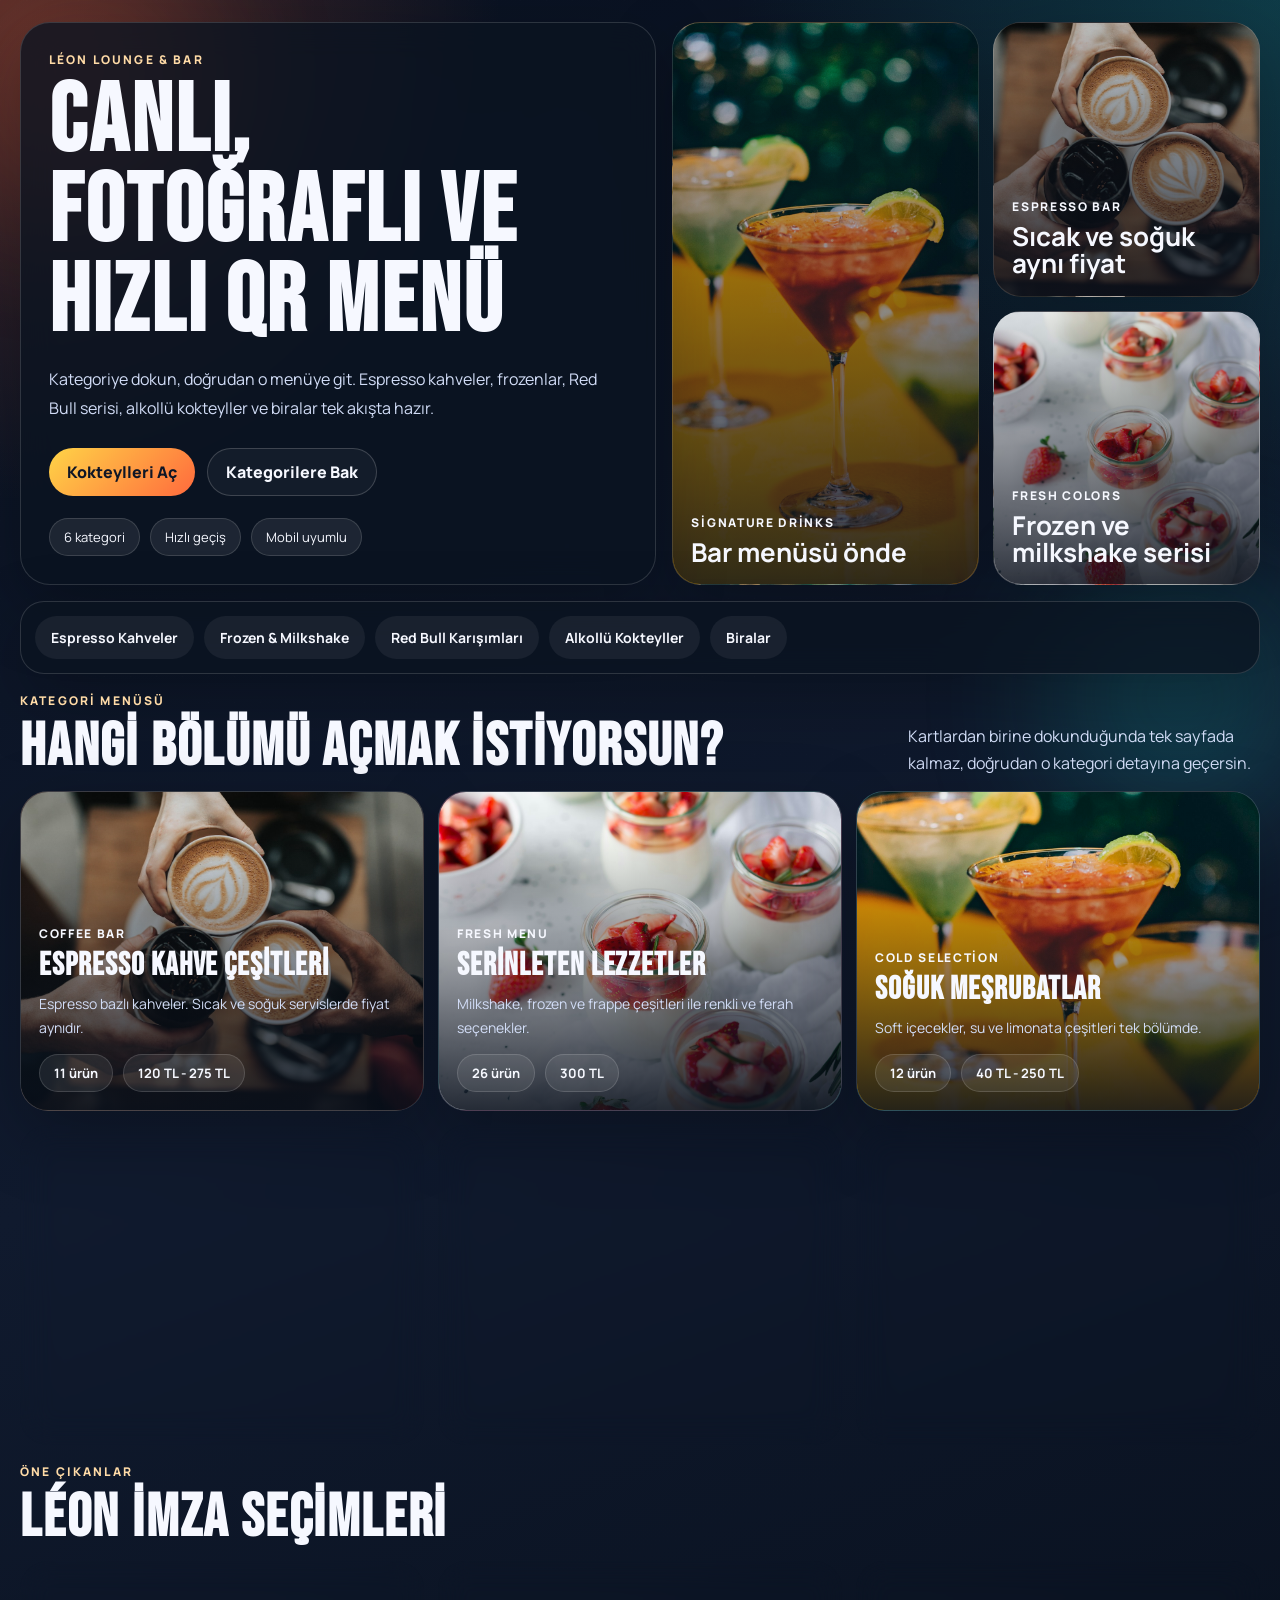
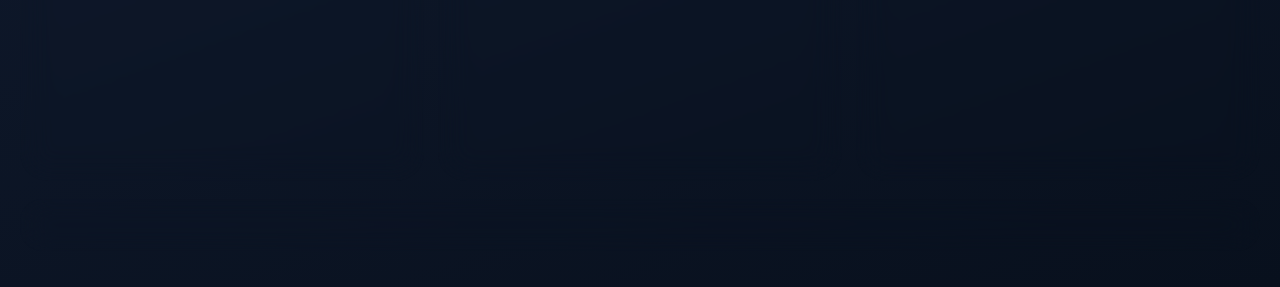
==== commit ec22b825: "Redesign Leon menu into category pages" ====
--- a/index.html
+++ b/index.html
@@ -3,122 +3,106 @@
 <head>
   <meta charset="UTF-8" />
   <meta name="viewport" content="width=device-width, initial-scale=1.0" />
-  <meta name="theme-color" content="#100d0b" />
+  <meta name="theme-color" content="#ff6a3d" />
   <meta
     name="description"
-    content="Léon Lounge & Bar QR Menü. Espresso kahveler, serinleten içecekler, Red Bull karışımları, alkollü kokteyller ve biralar tek ekranda."
+    content="Léon Lounge & Bar QR Menü. Kahveler, frozenlar, Red Bull karışımları, kokteyller ve biralar için fotoğraflı kategori menüsü."
   />
   <title>Léon Lounge &amp; Bar | QR Menü</title>
   <link rel="preconnect" href="https://fonts.googleapis.com" />
   <link rel="preconnect" href="https://fonts.gstatic.com" crossorigin />
   <link
-    href="https://fonts.googleapis.com/css2?family=Cormorant+Garamond:wght@500;600;700&family=Sora:wght@400;500;600;700&display=swap"
+    href="https://fonts.googleapis.com/css2?family=Bebas+Neue&family=Manrope:wght@400;500;600;700;800&display=swap"
     rel="stylesheet"
   />
   <link rel="stylesheet" href="styles.css" />
 </head>
-<body>
+<body data-page="home">
   <div class="page-shell">
-    <div class="ambient ambient-left" aria-hidden="true"></div>
-    <div class="ambient ambient-right" aria-hidden="true"></div>
+    <div class="bg-glow bg-glow-1" aria-hidden="true"></div>
+    <div class="bg-glow bg-glow-2" aria-hidden="true"></div>
 
-    <header class="hero" id="top">
-      <div class="hero-copy">
+    <header class="hero hero-home">
+      <div class="hero-copy glass-panel">
         <p class="eyebrow">Léon Lounge &amp; Bar</p>
-        <h1>QR Menü</h1>
+        <h1>Canlı, fotoğraflı ve hızlı QR menü</h1>
         <p class="hero-text">
-          Espresso kahvelerden imza kokteyllere uzanan akışkan, şık ve mobil odaklı menü deneyimi.
+          Kategoriye dokun, doğrudan o menüye git. Espresso kahveler, frozenlar, Red Bull serisi,
+          alkollü kokteyller ve biralar tek akışta hazır.
         </p>
 
-        <div class="hero-badges">
-          <span>QR ile hızlı erişim</span>
-          <span>Sıcak / Soğuk aynı fiyat</span>
-          <span>Fiyatlar TL</span>
+        <div class="hero-actions">
+          <a class="cta cta-primary" href="menu.html?cat=alkollu-kokteyller">Kokteylleri Aç</a>
+          <a class="cta cta-secondary" href="#category-grid">Kategorilere Bak</a>
         </div>
 
-        <div class="hero-actions">
-          <a class="button button-primary" href="#menu-sections">Menüye Geç</a>
-          <a class="button button-secondary" href="#signature-board">İmza Seçimler</a>
+        <div class="hero-chips">
+          <span>6 kategori</span>
+          <span>Hızlı geçiş</span>
+          <span>Mobil uyumlu</span>
         </div>
       </div>
 
-      <aside class="hero-panel">
-        <div class="panel-topline">Lounge Selection</div>
-        <div class="hero-stat-grid">
-          <article class="hero-stat">
-            <strong id="stat-categories">0</strong>
-            <span>Kategori</span>
-          </article>
-          <article class="hero-stat">
-            <strong id="stat-items">0</strong>
-            <span>Çeşit</span>
-          </article>
-          <article class="hero-stat">
-            <strong>120 - 700 TL</strong>
-            <span>Fiyat Aralığı</span>
-          </article>
-        </div>
-
-        <div class="hero-note">
-          <p class="hero-note-label">Evden değil, atmosferden içilir.</p>
-          <p class="hero-note-text">
-            Frozen, Red Bull mixler ve kokteyller için seçimi kolaylaştıran düzenli bir akış hazırlandı.
-          </p>
-        </div>
-      </aside>
+      <div class="hero-gallery">
+        <article class="hero-shot tall" style="--bg:url('assets/softdrinks.jpg')">
+          <div class="hero-shot-copy">
+            <p>Signature Drinks</p>
+            <strong>Bar menüsü önde</strong>
+          </div>
+        </article>
+        <article class="hero-shot" style="--bg:url('assets/coffee.jpg')">
+          <div class="hero-shot-copy">
+            <p>Espresso Bar</p>
+            <strong>Sıcak ve soğuk aynı fiyat</strong>
+          </div>
+        </article>
+        <article class="hero-shot" style="--bg:url('assets/dessert2.jpg')">
+          <div class="hero-shot-copy">
+            <p>Fresh Colors</p>
+            <strong>Frozen ve milkshake serisi</strong>
+          </div>
+        </article>
+      </div>
     </header>
 
-    <section class="top-strip" aria-label="Bilgilendirme">
-      <p>Sıcak ve soğuk espresso bazlı kahvelerde fiyat farkı yoktur.</p>
-      <p>Arama alanını kullanarak ürün, aroma veya kokteyl adıyla filtreleme yapabilirsiniz.</p>
+    <section class="quick-links glass-panel">
+      <a href="menu.html?cat=espresso-kahveler">Espresso Kahveler</a>
+      <a href="menu.html?cat=serinleten-lezzetler">Frozen &amp; Milkshake</a>
+      <a href="menu.html?cat=redbull-signature">Red Bull Karışımları</a>
+      <a href="menu.html?cat=alkollu-kokteyller">Alkollü Kokteyller</a>
+      <a href="menu.html?cat=biralar-frozen">Biralar</a>
     </section>
 
-    <nav class="sticky-nav" aria-label="Kategori navigasyonu">
-      <div id="category-nav" class="nav-scroll"></div>
-    </nav>
-
-    <section id="signature-board" class="signature-board" aria-labelledby="signature-title">
-      <div class="section-heading">
-        <p class="heading-kicker">Öne Çıkanlar</p>
-        <h2 id="signature-title">Léon İmza Seçimleri</h2>
+    <section class="home-section">
+      <div class="section-head">
+        <div>
+          <p class="eyebrow">Kategori Menüsü</p>
+          <h2>Hangi bölümü açmak istiyorsun?</h2>
+        </div>
+        <p class="section-note">
+          Kartlardan birine dokunduğunda tek sayfada kalmaz, doğrudan o kategori detayına geçersin.
+        </p>
       </div>
-      <div id="featured-grid" class="featured-grid"></div>
+      <div id="category-grid" class="category-grid"></div>
     </section>
 
-    <section class="discover-grid" aria-labelledby="discover-title">
-      <div class="section-heading">
-        <p class="heading-kicker">Kategori Akışı</p>
-        <h2 id="discover-title">Menü Bölümleri</h2>
+    <section class="home-section">
+      <div class="section-head">
+        <div>
+          <p class="eyebrow">Öne Çıkanlar</p>
+          <h2>Léon imza seçimleri</h2>
+        </div>
       </div>
-      <div id="section-cards" class="section-cards"></div>
+      <div id="featured-strip" class="featured-strip"></div>
     </section>
 
-    <section class="filter-bar" aria-label="Menü filtreleri">
-      <label class="search-field" for="search-input">
-        <span>Menüde Ara</span>
-        <input
-          id="search-input"
-          type="search"
-          placeholder="Latte, çilek, mojito, Red Bull..."
-          autocomplete="off"
-        />
-      </label>
-      <button id="clear-btn" class="clear-button" type="button">Temizle</button>
-      <p id="results-summary" class="results-summary">Tüm ürünler listeleniyor.</p>
-    </section>
-
-    <main id="menu-sections" class="menu-sections" aria-live="polite"></main>
-
-    <div id="empty-state" class="empty-state is-hidden">
-      Aramana uygun ürün bulunamadı. Başka bir kelime deneyebilirsin.
-    </div>
-
-    <footer class="footer">
+    <footer class="footer glass-panel">
       <p>Léon Lounge &amp; Bar QR Menü</p>
       <p>Son güncelleme: 8 Temmuz 2026</p>
     </footer>
   </div>
 
-  <script src="app.js"></script>
+  <script src="menu-data.js"></script>
+  <script src="home.js"></script>
 </body>
 </html>
--- a/styles.css
+++ b/styles.css
@@ -1,26 +1,20 @@
 :root {
-  --bg: #100d0b;
-  --bg-soft: #1a1511;
-  --panel: rgba(27, 21, 17, 0.78);
-  --panel-strong: rgba(21, 17, 14, 0.92);
-  --panel-light: rgba(255, 248, 237, 0.08);
-  --stroke: rgba(255, 240, 217, 0.14);
-  --stroke-strong: rgba(255, 227, 177, 0.26);
-  --text: #f8efe4;
-  --muted: #ccb8a0;
-  --accent: #c99a63;
-  --accent-strong: #f1c892;
-  --accent-rose: #df8f7f;
-  --accent-green: #8ab39a;
-  --shadow: 0 24px 50px rgba(0, 0, 0, 0.28);
+  --bg: #07111f;
+  --panel: rgba(11, 20, 33, 0.78);
+  --panel-strong: rgba(14, 25, 40, 0.92);
+  --text: #f6f8ff;
+  --muted: #d2ddf7;
+  --line: rgba(255, 255, 255, 0.14);
+  --shadow: 0 24px 70px rgba(0, 0, 0, 0.26);
+  --orange: #ff6a3d;
+  --yellow: #ffd447;
+  --cyan: #1dd7d0;
+  --pink: #ff4fa2;
+  --lime: #9fea63;
 }
 
 * {
   box-sizing: border-box;
-}
-
-html {
-  scroll-behavior: smooth;
 }
 
 html,
@@ -31,12 +25,12 @@
 
 body {
   min-height: 100vh;
-  font-family: 'Sora', 'Segoe UI', sans-serif;
+  font-family: 'Manrope', 'Segoe UI', sans-serif;
   color: var(--text);
   background:
-    radial-gradient(circle at top left, rgba(201, 154, 99, 0.2), transparent 28%),
-    radial-gradient(circle at 85% 12%, rgba(138, 179, 154, 0.16), transparent 24%),
-    linear-gradient(180deg, #120f0c 0%, #0e0b09 48%, #17110d 100%);
+    radial-gradient(circle at top left, rgba(255, 106, 61, 0.28), transparent 22%),
+    radial-gradient(circle at top right, rgba(29, 215, 208, 0.2), transparent 24%),
+    linear-gradient(160deg, #091120 0%, #101a2e 52%, #08101d 100%);
 }
 
 body::before {
@@ -44,11 +38,11 @@
   position: fixed;
   inset: 0;
   pointer-events: none;
-  opacity: 0.3;
-  background-image:
-    linear-gradient(rgba(255, 255, 255, 0.02) 1px, transparent 1px),
-    linear-gradient(90deg, rgba(255, 255, 255, 0.02) 1px, transparent 1px);
-  background-size: 24px 24px;
+  background:
+    linear-gradient(rgba(255, 255, 255, 0.03) 1px, transparent 1px),
+    linear-gradient(90deg, rgba(255, 255, 255, 0.03) 1px, transparent 1px);
+  background-size: 26px 26px;
+  opacity: 0.2;
 }
 
 a {
@@ -63,565 +57,546 @@
 
 .page-shell {
   position: relative;
-  width: min(1220px, calc(100% - 28px));
+  width: min(1240px, calc(100% - 28px));
   margin: 0 auto;
-  padding: 24px 0 40px;
-}
-
-.ambient {
+  padding: 22px 0 36px;
+}
+
+.bg-glow {
   position: fixed;
   width: 260px;
   height: 260px;
   border-radius: 999px;
-  filter: blur(70px);
+  filter: blur(72px);
+  opacity: 0.28;
   pointer-events: none;
-  opacity: 0.28;
-}
-
-.ambient-left {
-  top: -60px;
-  left: -40px;
-  background: rgba(201, 154, 99, 0.6);
-}
-
-.ambient-right {
-  right: -60px;
-  bottom: 10%;
-  background: rgba(138, 179, 154, 0.48);
-}
-
-.hero,
-.top-strip,
-.sticky-nav,
-.signature-board,
-.discover-grid,
-.filter-bar,
-.menu-section,
+}
+
+.bg-glow-1 {
+  top: -40px;
+  left: -50px;
+  background: rgba(255, 106, 61, 0.8);
+}
+
+.bg-glow-2 {
+  right: -30px;
+  bottom: 8%;
+  background: rgba(29, 215, 208, 0.72);
+}
+
+.glass-panel,
+.quick-links,
+.category-nav,
+.toolbar,
+.results-label,
+.group-card,
+.empty-state,
 .footer,
-.empty-state {
+.featured-card,
+.category-card,
+.related-card {
   position: relative;
   z-index: 1;
+  border: 1px solid var(--line);
+  background: var(--panel);
+  backdrop-filter: blur(16px);
+  box-shadow: var(--shadow);
 }
 
 .hero {
-  display: grid;
-  grid-template-columns: minmax(0, 1.2fr) minmax(320px, 0.8fr);
-  gap: 18px;
+  position: relative;
+  z-index: 1;
+  display: grid;
+  gap: 16px;
+}
+
+.hero-home {
+  grid-template-columns: minmax(0, 1.04fr) minmax(0, 0.96fr);
   align-items: stretch;
-}
-
-.hero-copy,
-.hero-panel,
-.top-strip,
-.sticky-nav,
-.signature-board,
-.discover-grid,
-.filter-bar,
-.menu-section,
-.empty-state,
-.footer {
-  border: 1px solid var(--stroke);
-  background: var(--panel);
-  backdrop-filter: blur(14px);
-  box-shadow: var(--shadow);
-}
-
-.hero-copy,
-.hero-panel,
-.signature-board,
-.discover-grid,
-.menu-section {
-  border-radius: 30px;
 }
 
 .hero-copy {
   padding: 28px;
-  overflow: hidden;
-}
-
-.hero-copy::after {
-  content: '';
-  position: absolute;
-  inset: auto -120px -120px auto;
-  width: 260px;
-  height: 260px;
-  border-radius: 999px;
-  background: radial-gradient(circle, rgba(201, 154, 99, 0.32), transparent 72%);
-}
-
-.eyebrow,
-.heading-kicker,
-.section-kicker,
-.panel-topline,
-.featured-subtitle {
-  margin: 0 0 8px;
-  font-size: 11px;
-  letter-spacing: 0.24em;
+  border-radius: 30px;
+}
+
+.eyebrow {
+  margin: 0 0 10px;
+  font-size: 12px;
+  font-weight: 800;
+  letter-spacing: 0.18em;
   text-transform: uppercase;
-  color: var(--accent-strong);
+  color: #ffdba7;
 }
 
 h1,
 h2,
 h3,
-h4,
-h5 {
+h4 {
   margin: 0;
-  font-family: 'Cormorant Garamond', Georgia, serif;
-  font-weight: 600;
-  letter-spacing: 0.01em;
+}
+
+h1,
+h2 {
+  font-family: 'Bebas Neue', sans-serif;
+  letter-spacing: 0.03em;
 }
 
 h1 {
-  font-size: clamp(3.4rem, 9vw, 5.9rem);
-  line-height: 0.92;
+  font-size: clamp(56px, 9vw, 96px);
+  line-height: 0.94;
+}
+
+h2 {
+  font-size: clamp(36px, 6vw, 60px);
+  line-height: 0.96;
+}
+
+.hero-text,
+.section-note,
+.category-copy span,
+.featured-card span,
+.group-note,
+.item-note,
+.results-label,
+.related-copy p {
+  color: var(--muted);
 }
 
 .hero-text {
   margin: 16px 0 0;
-  max-width: 34rem;
-  color: var(--muted);
-  font-size: 1rem;
-  line-height: 1.75;
-}
-
-.hero-badges {
-  display: flex;
-  flex-wrap: wrap;
-  gap: 10px;
-  margin-top: 22px;
-}
-
-.hero-badges span,
-.section-meta span,
-.group-price,
-.featured-price {
-  border-radius: 999px;
-  border: 1px solid var(--stroke-strong);
-  background: rgba(255, 235, 211, 0.08);
-}
-
-.hero-badges span {
-  padding: 9px 14px;
-  font-size: 0.76rem;
-  color: #f6eadb;
+  max-width: 36rem;
+  font-size: 16px;
+  line-height: 1.8;
 }
 
 .hero-actions {
   display: flex;
   flex-wrap: wrap;
   gap: 12px;
-  margin-top: 28px;
-}
-
-.button {
+  margin-top: 26px;
+}
+
+.cta,
+.back-link,
+.clear-btn,
+.category-pill {
   display: inline-flex;
   align-items: center;
   justify-content: center;
   min-height: 48px;
   padding: 0 18px;
   border-radius: 999px;
-  font-size: 0.86rem;
-  font-weight: 600;
-  transition: transform 180ms ease, border-color 180ms ease, background 180ms ease;
-}
-
-.button:hover {
-  transform: translateY(-1px);
-}
-
-.button-primary {
-  color: #1b130d;
-  background: linear-gradient(135deg, #f0d1a7, #c99356);
-}
-
-.button-secondary {
-  border: 1px solid var(--stroke-strong);
-  background: rgba(255, 245, 230, 0.03);
-}
-
-.hero-panel {
-  padding: 24px;
-  background:
-    linear-gradient(180deg, rgba(36, 28, 23, 0.9), rgba(19, 15, 12, 0.96)),
-    radial-gradient(circle at top right, rgba(223, 143, 127, 0.24), transparent 42%);
-}
-
-.hero-stat-grid {
-  display: grid;
-  grid-template-columns: repeat(2, minmax(0, 1fr));
-  gap: 12px;
-}
-
-.hero-stat {
-  min-height: 120px;
-  padding: 18px;
-  border-radius: 22px;
-  border: 1px solid rgba(255, 238, 215, 0.1);
-  background: rgba(255, 249, 239, 0.05);
-}
-
-.hero-stat strong {
+  font-weight: 800;
+}
+
+.cta-primary {
+  color: #0f1626;
+  background: linear-gradient(135deg, var(--yellow), var(--orange));
+}
+
+.cta-secondary {
+  border: 1px solid rgba(255, 255, 255, 0.18);
+  background: rgba(255, 255, 255, 0.04);
+}
+
+.hero-chips {
+  display: flex;
+  flex-wrap: wrap;
+  gap: 10px;
+  margin-top: 22px;
+}
+
+.hero-chips span,
+.group-price,
+.item-price,
+.card-meta strong {
+  border: 1px solid rgba(255, 255, 255, 0.14);
+  border-radius: 999px;
+  background: rgba(255, 255, 255, 0.08);
+}
+
+.hero-chips span {
+  padding: 9px 14px;
+  font-size: 13px;
+}
+
+.hero-gallery {
+  display: grid;
+  grid-template-columns: 1.15fr 1fr;
+  gap: 14px;
+}
+
+.hero-shot {
+  position: relative;
+  min-height: 230px;
+  overflow: hidden;
+  border-radius: 28px;
+  border: 1px solid rgba(255, 255, 255, 0.14);
+  background-image:
+    linear-gradient(180deg, rgba(5, 9, 18, 0.1), rgba(7, 12, 23, 0.84)),
+    var(--bg);
+  background-size: cover;
+  background-position: center;
+  box-shadow: var(--shadow);
+}
+
+.hero-shot::before {
+  content: '';
+  position: absolute;
+  inset: 0;
+  background-image: var(--bg);
+  background-size: cover;
+  background-position: center;
+  transform: scale(1.04);
+}
+
+.hero-shot::after {
+  content: '';
+  position: absolute;
+  inset: 0;
+  background: linear-gradient(180deg, rgba(8, 13, 24, 0.08), rgba(10, 16, 28, 0.84));
+}
+
+.hero-shot.tall {
+  grid-row: span 2;
+  min-height: 100%;
+}
+
+.hero-shot-copy {
+  position: absolute;
+  left: 18px;
+  right: 18px;
+  bottom: 18px;
+  z-index: 1;
+}
+
+.hero-shot-copy p,
+.category-copy p,
+.featured-card p,
+.related-copy p {
+  margin: 0;
+  font-size: 12px;
+  font-weight: 800;
+  letter-spacing: 0.14em;
+  text-transform: uppercase;
+}
+
+.hero-shot-copy strong {
   display: block;
-  font-size: clamp(1.5rem, 4vw, 2.2rem);
-  font-family: 'Cormorant Garamond', Georgia, serif;
-  color: #fff7eb;
-}
-
-.hero-stat span {
+  margin-top: 8px;
+  font-size: 26px;
+  line-height: 1.05;
+}
+
+.quick-links {
+  display: flex;
+  flex-wrap: wrap;
+  gap: 10px;
+  margin-top: 16px;
+  padding: 14px;
+  border-radius: 24px;
+}
+
+.quick-links a {
+  padding: 12px 16px;
+  border-radius: 999px;
+  background: rgba(255, 255, 255, 0.06);
+  font-size: 14px;
+  font-weight: 700;
+}
+
+.home-section {
+  position: relative;
+  z-index: 1;
+  margin-top: 18px;
+}
+
+.section-head {
+  display: flex;
+  justify-content: space-between;
+  gap: 16px;
+  align-items: end;
+  margin-bottom: 14px;
+}
+
+.section-note {
+  max-width: 22rem;
+  margin: 0;
+  line-height: 1.7;
+}
+
+.category-grid {
+  display: grid;
+  grid-template-columns: repeat(3, minmax(0, 1fr));
+  gap: 14px;
+}
+
+.category-card,
+.related-card {
+  position: relative;
+  overflow: hidden;
+  min-height: 320px;
+  border-radius: 28px;
+  transition: transform 180ms ease, border-color 180ms ease;
+}
+
+.category-card:hover,
+.related-card:hover,
+.featured-card:hover,
+.cta:hover,
+.quick-links a:hover,
+.category-pill:hover {
+  transform: translateY(-2px);
+}
+
+.category-image,
+.related-image,
+.detail-visual-image {
+  position: absolute;
+  inset: 0;
+  background-size: cover;
+}
+
+.category-overlay {
+  position: absolute;
+  inset: 0;
+  background:
+    linear-gradient(180deg, rgba(8, 15, 27, 0) 12%, rgba(8, 15, 27, 0.88) 100%);
+}
+
+.category-copy,
+.related-copy {
+  position: absolute;
+  left: 18px;
+  right: 18px;
+  bottom: 18px;
+  z-index: 1;
+}
+
+.category-copy h3,
+.featured-card h3,
+.group-head h3,
+.related-copy h3 {
+  margin-top: 8px;
+  font-size: 32px;
+  line-height: 1;
+  font-family: 'Bebas Neue', sans-serif;
+  letter-spacing: 0.03em;
+}
+
+.category-copy span,
+.featured-card span {
   display: block;
-  margin-top: 6px;
-  font-size: 0.78rem;
-  color: var(--muted);
-}
-
-.hero-note {
-  margin-top: 16px;
-  padding: 18px;
-  border-radius: 24px;
-  background: rgba(255, 248, 237, 0.06);
-  border: 1px solid rgba(255, 245, 230, 0.1);
-}
-
-.hero-note-label {
-  margin: 0;
-  color: #fff3df;
-  font-size: 0.82rem;
-  font-weight: 600;
-}
-
-.hero-note-text {
-  margin: 10px 0 0;
-  color: var(--muted);
-  font-size: 0.88rem;
+  margin-top: 10px;
   line-height: 1.7;
-}
-
-.top-strip {
-  display: grid;
-  grid-template-columns: repeat(2, minmax(0, 1fr));
-  gap: 16px;
+  font-size: 14px;
+}
+
+.card-meta {
+  display: flex;
+  flex-wrap: wrap;
+  gap: 10px;
+  margin-top: 14px;
+}
+
+.card-meta strong,
+.featured-card strong {
+  padding: 9px 14px;
+  font-size: 13px;
+}
+
+.featured-strip {
+  display: grid;
+  grid-template-columns: repeat(3, minmax(0, 1fr));
+  gap: 14px;
+}
+
+.featured-card {
+  display: block;
+  min-height: 220px;
+  padding: 22px;
+  border-radius: 28px;
+  background:
+    linear-gradient(145deg, rgba(255, 79, 162, 0.16), rgba(29, 215, 208, 0.1)),
+    var(--panel);
+}
+
+.featured-card strong {
+  display: inline-flex;
   margin-top: 18px;
-  padding: 18px 20px;
-  border-radius: 24px;
-}
-
-.top-strip p {
-  margin: 0;
-  color: #eedfc9;
-  font-size: 0.84rem;
-  line-height: 1.7;
-}
-
-.sticky-nav {
+}
+
+.hero-detail {
+  grid-template-columns: minmax(0, 1fr) minmax(320px, 0.88fr);
+}
+
+.hero-back {
+  margin-bottom: 18px;
+}
+
+.highlight-list {
+  display: grid;
+  gap: 10px;
+  margin: 20px 0 0;
+  padding: 0;
+  list-style: none;
+}
+
+.highlight-list li {
+  padding: 12px 14px;
+  border-radius: 18px;
+  background: rgba(255, 255, 255, 0.07);
+  font-weight: 700;
+}
+
+.detail-visual {
+  min-height: 420px;
+  overflow: hidden;
+  border-radius: 30px;
+  border: 1px solid var(--line);
+  box-shadow: var(--shadow);
+}
+
+.detail-visual-image {
+  position: relative;
+}
+
+.detail-visual-image::after {
+  content: '';
+  position: absolute;
+  inset: 0;
+  background: linear-gradient(180deg, rgba(10, 16, 28, 0.1), rgba(10, 16, 28, 0.5));
+}
+
+.category-nav {
   position: sticky;
   top: 12px;
-  margin-top: 18px;
+  z-index: 5;
+  margin-top: 16px;
+  padding: 12px;
   border-radius: 999px;
-  padding: 10px;
-  z-index: 5;
-}
-
-.nav-scroll {
+}
+
+.category-nav-list {
   display: flex;
   gap: 10px;
   overflow-x: auto;
   scrollbar-width: none;
 }
 
-.nav-scroll::-webkit-scrollbar {
+.category-nav-list::-webkit-scrollbar {
   display: none;
 }
 
-.nav-pill {
+.category-pill {
   flex: 0 0 auto;
-  padding: 10px 15px;
-  border-radius: 999px;
-  border: 1px solid transparent;
-  color: var(--muted);
-  background: rgba(255, 248, 237, 0.03);
-  transition: color 180ms ease, border-color 180ms ease, background 180ms ease;
-}
-
-.nav-pill.is-active,
-.nav-pill:hover {
-  color: #120e0b;
-  border-color: rgba(255, 230, 196, 0.34);
-  background: linear-gradient(135deg, #f4d5ad, #c99657);
-}
-
-.signature-board,
-.discover-grid {
-  margin-top: 18px;
-  padding: 24px;
-}
-
-.section-heading {
-  display: flex;
-  justify-content: space-between;
+  background: rgba(255, 255, 255, 0.04);
+}
+
+.category-pill.is-active {
+  color: #0a1220;
+  background: linear-gradient(135deg, var(--yellow), var(--cyan));
+}
+
+.toolbar {
+  display: grid;
+  grid-template-columns: auto minmax(0, 1fr) auto;
+  gap: 12px;
   align-items: end;
-  gap: 10px;
-  margin-bottom: 18px;
-}
-
-.section-heading h2 {
-  font-size: clamp(2rem, 5vw, 3rem);
-}
-
-.featured-grid,
-.section-cards,
-.group-grid {
-  display: grid;
-  gap: 14px;
-}
-
-.featured-grid {
-  grid-template-columns: repeat(3, minmax(0, 1fr));
-}
-
-.featured-card,
-.section-card,
-.group-card {
-  border-radius: 24px;
-  border: 1px solid rgba(255, 243, 223, 0.1);
-  background: var(--panel-light);
-}
-
-.featured-card {
-  padding: 20px;
-  min-height: 220px;
-}
-
-.featured-card h3 {
-  font-size: 2rem;
-}
-
-.featured-detail {
-  margin: 12px 0 0;
-  color: var(--muted);
-  font-size: 0.88rem;
-  line-height: 1.8;
-}
-
-.featured-price {
-  display: inline-flex;
-  margin-top: 18px;
-  padding: 9px 14px;
-  color: #fff0d9;
-  font-size: 0.8rem;
-}
-
-.section-cards {
-  grid-template-columns: repeat(3, minmax(0, 1fr));
-}
-
-.section-card {
-  position: relative;
-  overflow: hidden;
-  min-height: 210px;
-  padding: 20px;
-  transition: transform 180ms ease, border-color 180ms ease;
-}
-
-.section-card:hover {
-  transform: translateY(-2px);
-  border-color: rgba(255, 237, 209, 0.22);
-}
-
-.section-card::after {
-  content: '';
-  position: absolute;
-  inset: auto -40px -54px auto;
-  width: 180px;
-  height: 180px;
-  border-radius: 999px;
-  background: radial-gradient(circle, rgba(255, 255, 255, 0.14), transparent 72%);
-}
-
-.section-card p,
-.section-card span,
-.section-card strong {
+  margin-top: 16px;
+  padding: 16px;
+  border-radius: 26px;
+}
+
+.search-box {
+  display: grid;
+  gap: 8px;
+}
+
+.search-box span {
+  font-size: 12px;
+  font-weight: 800;
+  letter-spacing: 0.14em;
+  text-transform: uppercase;
+  color: #ffe0ac;
+}
+
+.search-box input {
+  min-height: 50px;
+  padding: 0 16px;
+  border: 1px solid rgba(255, 255, 255, 0.14);
+  border-radius: 18px;
+  background: rgba(255, 255, 255, 0.05);
+  color: var(--text);
+  outline: none;
+}
+
+.back-link,
+.clear-btn {
+  border: 0;
+  cursor: pointer;
+  color: #08101d;
+  background: linear-gradient(135deg, var(--yellow), var(--orange));
+}
+
+.results-label {
+  margin-top: 14px;
+  padding: 0 4px;
+  font-size: 14px;
+  font-weight: 700;
+}
+
+.menu-root {
   position: relative;
   z-index: 1;
-}
-
-.section-card p {
-  margin: 0;
-  color: rgba(255, 240, 217, 0.78);
-  font-size: 0.76rem;
-  letter-spacing: 0.14em;
-  text-transform: uppercase;
-}
-
-.section-card h3 {
-  margin-top: 16px;
-  font-size: 2.05rem;
-}
-
-.section-card span {
-  display: block;
-  margin-top: 10px;
-  color: rgba(248, 239, 228, 0.82);
-  font-size: 0.88rem;
-  line-height: 1.7;
-}
-
-.section-card strong {
-  display: inline-block;
-  margin-top: 18px;
-  color: #fff4e3;
-  font-size: 0.82rem;
-}
-
-.filter-bar {
-  display: grid;
-  grid-template-columns: minmax(0, 1fr) auto auto;
-  gap: 12px;
-  align-items: end;
-  margin-top: 18px;
-  padding: 16px;
-  border-radius: 24px;
-}
-
-.search-field {
-  display: grid;
-  gap: 8px;
-}
-
-.search-field span {
-  color: var(--accent-strong);
-  font-size: 0.78rem;
-  letter-spacing: 0.16em;
-  text-transform: uppercase;
-}
-
-.search-field input {
-  width: 100%;
-  min-height: 48px;
-  padding: 0 16px;
-  border-radius: 16px;
-  border: 1px solid rgba(255, 241, 219, 0.14);
-  color: var(--text);
-  background: rgba(255, 250, 241, 0.05);
-  outline: none;
-}
-
-.search-field input:focus {
-  border-color: rgba(255, 225, 184, 0.34);
-}
-
-.clear-button {
-  min-width: 120px;
-  min-height: 48px;
-  border: 0;
-  border-radius: 16px;
-  color: #19120d;
-  font-weight: 700;
-  background: linear-gradient(135deg, #f0d3af, #c7985c);
-  cursor: pointer;
-}
-
-.results-summary {
-  margin: 0;
-  color: var(--muted);
-  font-size: 0.82rem;
-  line-height: 1.6;
-}
-
-.menu-sections {
-  display: grid;
-  gap: 18px;
-  margin-top: 18px;
-}
-
-.menu-section {
-  padding: 24px;
-  scroll-margin-top: 90px;
-}
-
-.section-heading-row {
-  display: flex;
-  justify-content: space-between;
-  gap: 18px;
-  align-items: start;
-}
-
-.section-heading-row h3 {
-  font-size: clamp(2.2rem, 5vw, 3.2rem);
-}
-
-.section-description {
-  margin: 8px 0 0;
-  max-width: 40rem;
-  color: var(--muted);
-  font-size: 0.92rem;
-  line-height: 1.8;
-}
-
-.section-meta {
-  display: flex;
-  flex-wrap: wrap;
-  justify-content: end;
-  gap: 10px;
-}
-
-.section-meta span,
-.group-price {
-  padding: 8px 14px;
-  color: #fff3df;
-  font-size: 0.78rem;
-}
-
-.section-notes {
-  margin: 16px 0 0;
-  padding-left: 18px;
-  color: var(--accent-strong);
-}
-
-.section-notes li {
-  line-height: 1.8;
-}
-
-.group-grid {
-  margin-top: 18px;
-  grid-template-columns: repeat(2, minmax(0, 1fr));
+  display: grid;
+  gap: 14px;
+  margin-top: 12px;
 }
 
 .group-card {
-  padding: 18px;
+  padding: 22px;
+  border-radius: 26px;
 }
 
 .group-head {
   display: flex;
   justify-content: space-between;
-  gap: 10px;
+  gap: 12px;
   align-items: start;
 }
 
-.group-head h4 {
-  font-size: 1.9rem;
-}
-
-.group-note {
+.group-head h3 {
+  margin-top: 0;
+}
+
+.group-note,
+.item-note {
   margin: 6px 0 0;
-  color: var(--muted);
-  font-size: 0.82rem;
+  font-size: 14px;
   line-height: 1.7;
 }
 
+.group-price {
+  padding: 10px 14px;
+  font-size: 13px;
+  font-weight: 800;
+}
+
 .menu-item-list {
   display: grid;
   gap: 12px;
-  margin-top: 14px;
+  margin-top: 16px;
 }
 
 .menu-item {
   display: grid;
   grid-template-columns: minmax(0, 1fr) auto;
-  gap: 14px;
+  gap: 12px;
   align-items: start;
   padding-top: 12px;
-  border-top: 1px dashed rgba(255, 236, 208, 0.12);
+  border-top: 1px dashed rgba(255, 255, 255, 0.14);
 }
 
 .menu-item:first-child {
@@ -629,31 +604,18 @@
   border-top: 0;
 }
 
-.item-copy h5 {
-  font-size: 1.46rem;
-}
-
-.item-note {
-  margin: 4px 0 0;
-  color: var(--muted);
-  font-size: 0.82rem;
-  line-height: 1.7;
+.menu-item h4 {
+  font-size: 22px;
+  font-weight: 800;
+  line-height: 1.2;
 }
 
 .item-price {
-  min-width: 92px;
-  padding: 9px 12px;
-  border-radius: 14px;
-  border: 1px solid rgba(255, 229, 189, 0.18);
-  background: rgba(255, 243, 223, 0.06);
-  color: #fff2dc;
+  min-width: 90px;
+  padding: 10px 12px;
   text-align: center;
-  font-size: 0.82rem;
-}
-
-.group-chip-card {
-  display: flex;
-  flex-direction: column;
+  font-size: 13px;
+  font-weight: 800;
 }
 
 .flavor-grid {
@@ -663,197 +625,191 @@
   margin-top: 16px;
 }
 
-.flavor-chip {
-  min-height: 78px;
+.flavor-tile {
+  min-height: 86px;
   padding: 14px;
-  border-radius: 18px;
-  border: 1px solid rgba(255, 237, 209, 0.1);
-  background: rgba(255, 250, 241, 0.04);
-}
-
-.flavor-chip strong {
+  border-radius: 20px;
+  background: rgba(255, 255, 255, 0.06);
+  border: 1px solid rgba(255, 255, 255, 0.08);
+}
+
+.flavor-tile strong {
   display: block;
-  font-size: 0.9rem;
-}
-
-.flavor-chip span {
+  font-size: 16px;
+}
+
+.flavor-tile span {
   display: block;
-  margin-top: 7px;
+  margin-top: 8px;
   color: var(--muted);
-  font-size: 0.74rem;
-  line-height: 1.55;
+  font-size: 13px;
+  line-height: 1.5;
 }
 
 .empty-state {
-  margin-top: 18px;
-  padding: 18px 20px;
-  border-radius: 22px;
+  margin-top: 16px;
+  padding: 18px;
+  border-radius: 24px;
+  text-align: center;
   color: var(--muted);
-  text-align: center;
+}
+
+.related-grid {
+  display: grid;
+  grid-template-columns: repeat(3, minmax(0, 1fr));
+  gap: 14px;
+}
+
+.related-card {
+  min-height: 210px;
+}
+
+.related-card::after {
+  content: '';
+  position: absolute;
+  inset: 0;
+  background: linear-gradient(180deg, rgba(8, 14, 24, 0.1), rgba(8, 14, 24, 0.84));
 }
 
 .footer {
   display: flex;
   justify-content: space-between;
-  gap: 16px;
+  gap: 12px;
   margin-top: 18px;
-  padding: 16px 20px;
+  padding: 16px 18px;
   border-radius: 22px;
 }
 
 .footer p {
   margin: 0;
   color: var(--muted);
-  font-size: 0.8rem;
+  font-size: 13px;
+}
+
+.hero-detail.accent-coffee .hero-copy,
+body.accent-coffee .group-card,
+.category-card.accent-coffee,
+.related-card.accent-coffee {
+  background:
+    linear-gradient(145deg, rgba(255, 146, 76, 0.16), rgba(11, 20, 33, 0.86)),
+    var(--panel);
+}
+
+.hero-detail.accent-fresh .hero-copy,
+body.accent-fresh .group-card,
+.category-card.accent-fresh,
+.related-card.accent-fresh {
+  background:
+    linear-gradient(145deg, rgba(255, 79, 162, 0.16), rgba(29, 215, 208, 0.12)),
+    var(--panel);
+}
+
+.hero-detail.accent-cold .hero-copy,
+body.accent-cold .group-card,
+.category-card.accent-cold,
+.related-card.accent-cold {
+  background:
+    linear-gradient(145deg, rgba(29, 215, 208, 0.18), rgba(11, 20, 33, 0.82)),
+    var(--panel);
+}
+
+.hero-detail.accent-energy .hero-copy,
+body.accent-energy .group-card,
+.category-card.accent-energy,
+.related-card.accent-energy {
+  background:
+    linear-gradient(145deg, rgba(255, 212, 71, 0.2), rgba(255, 79, 162, 0.14)),
+    var(--panel);
+}
+
+.hero-detail.accent-cocktail .hero-copy,
+body.accent-cocktail .group-card,
+.category-card.accent-cocktail,
+.related-card.accent-cocktail {
+  background:
+    linear-gradient(145deg, rgba(255, 106, 61, 0.18), rgba(255, 79, 162, 0.14)),
+    var(--panel);
+}
+
+.hero-detail.accent-beer .hero-copy,
+body.accent-beer .group-card,
+.category-card.accent-beer,
+.related-card.accent-beer {
+  background:
+    linear-gradient(145deg, rgba(255, 212, 71, 0.18), rgba(155, 234, 99, 0.14)),
+    var(--panel);
 }
 
 .is-hidden {
   display: none;
 }
 
-.tone-espresso {
-  background:
-    linear-gradient(145deg, rgba(98, 59, 33, 0.36), rgba(32, 22, 17, 0.88)),
-    var(--panel);
-}
-
-.tone-refresh {
-  background:
-    linear-gradient(145deg, rgba(103, 131, 114, 0.28), rgba(27, 21, 17, 0.9)),
-    var(--panel);
-}
-
-.tone-spark {
-  background:
-    linear-gradient(145deg, rgba(125, 157, 192, 0.22), rgba(25, 21, 17, 0.9)),
-    var(--panel);
-}
-
-.tone-energy {
-  background:
-    linear-gradient(145deg, rgba(194, 95, 83, 0.26), rgba(25, 21, 17, 0.9)),
-    var(--panel);
-}
-
-.tone-cocktail {
-  background:
-    linear-gradient(145deg, rgba(157, 112, 72, 0.34), rgba(24, 18, 15, 0.92)),
-    var(--panel);
-}
-
-.tone-beer {
-  background:
-    linear-gradient(145deg, rgba(170, 144, 82, 0.26), rgba(25, 21, 17, 0.9)),
-    var(--panel);
-}
-
 @media (max-width: 1100px) {
-  .hero,
-  .featured-grid,
-  .section-cards,
-  .group-grid {
+  .hero-home,
+  .hero-detail,
+  .category-grid,
+  .featured-strip,
+  .related-grid {
     grid-template-columns: 1fr;
   }
 
-  .hero-panel {
-    order: -1;
-  }
-
-  .section-heading-row,
+  .hero-gallery {
+    grid-template-columns: 1fr 1fr;
+  }
+
+  .hero-shot.tall {
+    grid-column: 1 / -1;
+  }
+
+  .section-head,
   .footer {
     flex-direction: column;
-  }
-
-  .section-meta {
-    justify-content: start;
-  }
-}
-
-@media (max-width: 720px) {
+    align-items: start;
+  }
+}
+
+@media (max-width: 760px) {
   .page-shell {
-    width: min(1220px, calc(100% - 18px));
-    padding-top: 18px;
+    width: min(1240px, calc(100% - 18px));
+    padding-top: 16px;
   }
 
   .hero-copy,
-  .hero-panel,
-  .signature-board,
-  .discover-grid,
-  .menu-section {
-    border-radius: 24px;
+  .group-card,
+  .toolbar,
+  .footer,
+  .quick-links,
+  .category-nav,
+  .featured-card {
+    border-radius: 22px;
   }
 
   .hero-copy,
-  .hero-panel,
-  .signature-board,
-  .discover-grid,
-  .filter-bar,
-  .menu-section,
-  .footer {
+  .group-card,
+  .toolbar,
+  .featured-card {
     padding: 18px;
   }
 
-  .top-strip {
-    grid-template-columns: 1fr;
-    padding: 16px 18px;
-  }
-
-  .sticky-nav {
-    top: 10px;
-  }
-
-  .filter-bar {
-    grid-template-columns: 1fr;
-  }
-
-  .clear-button {
-    width: 100%;
-  }
-
-  .hero-stat-grid,
+  .hero-gallery,
   .flavor-grid {
     grid-template-columns: 1fr;
   }
 
-  .group-head,
-  .menu-item {
+  .hero-shot {
+    min-height: 210px;
+  }
+
+  .toolbar {
     grid-template-columns: 1fr;
   }
 
-  .menu-item {
-    gap: 8px;
+  .menu-item,
+  .group-head {
+    grid-template-columns: 1fr;
   }
 
   .item-price {
-    min-width: 0;
     width: fit-content;
   }
 }
-
-@media print {
-  body {
-    background: #fff;
-    color: #000;
-  }
-
-  body::before,
-  .ambient,
-  .sticky-nav,
-  .filter-bar,
-  .button {
-    display: none !important;
-  }
-
-  .hero-copy,
-  .hero-panel,
-  .top-strip,
-  .signature-board,
-  .discover-grid,
-  .menu-section,
-  .footer {
-    color: #000;
-    background: #fff;
-    border-color: #ddd;
-    box-shadow: none;
-  }
-}
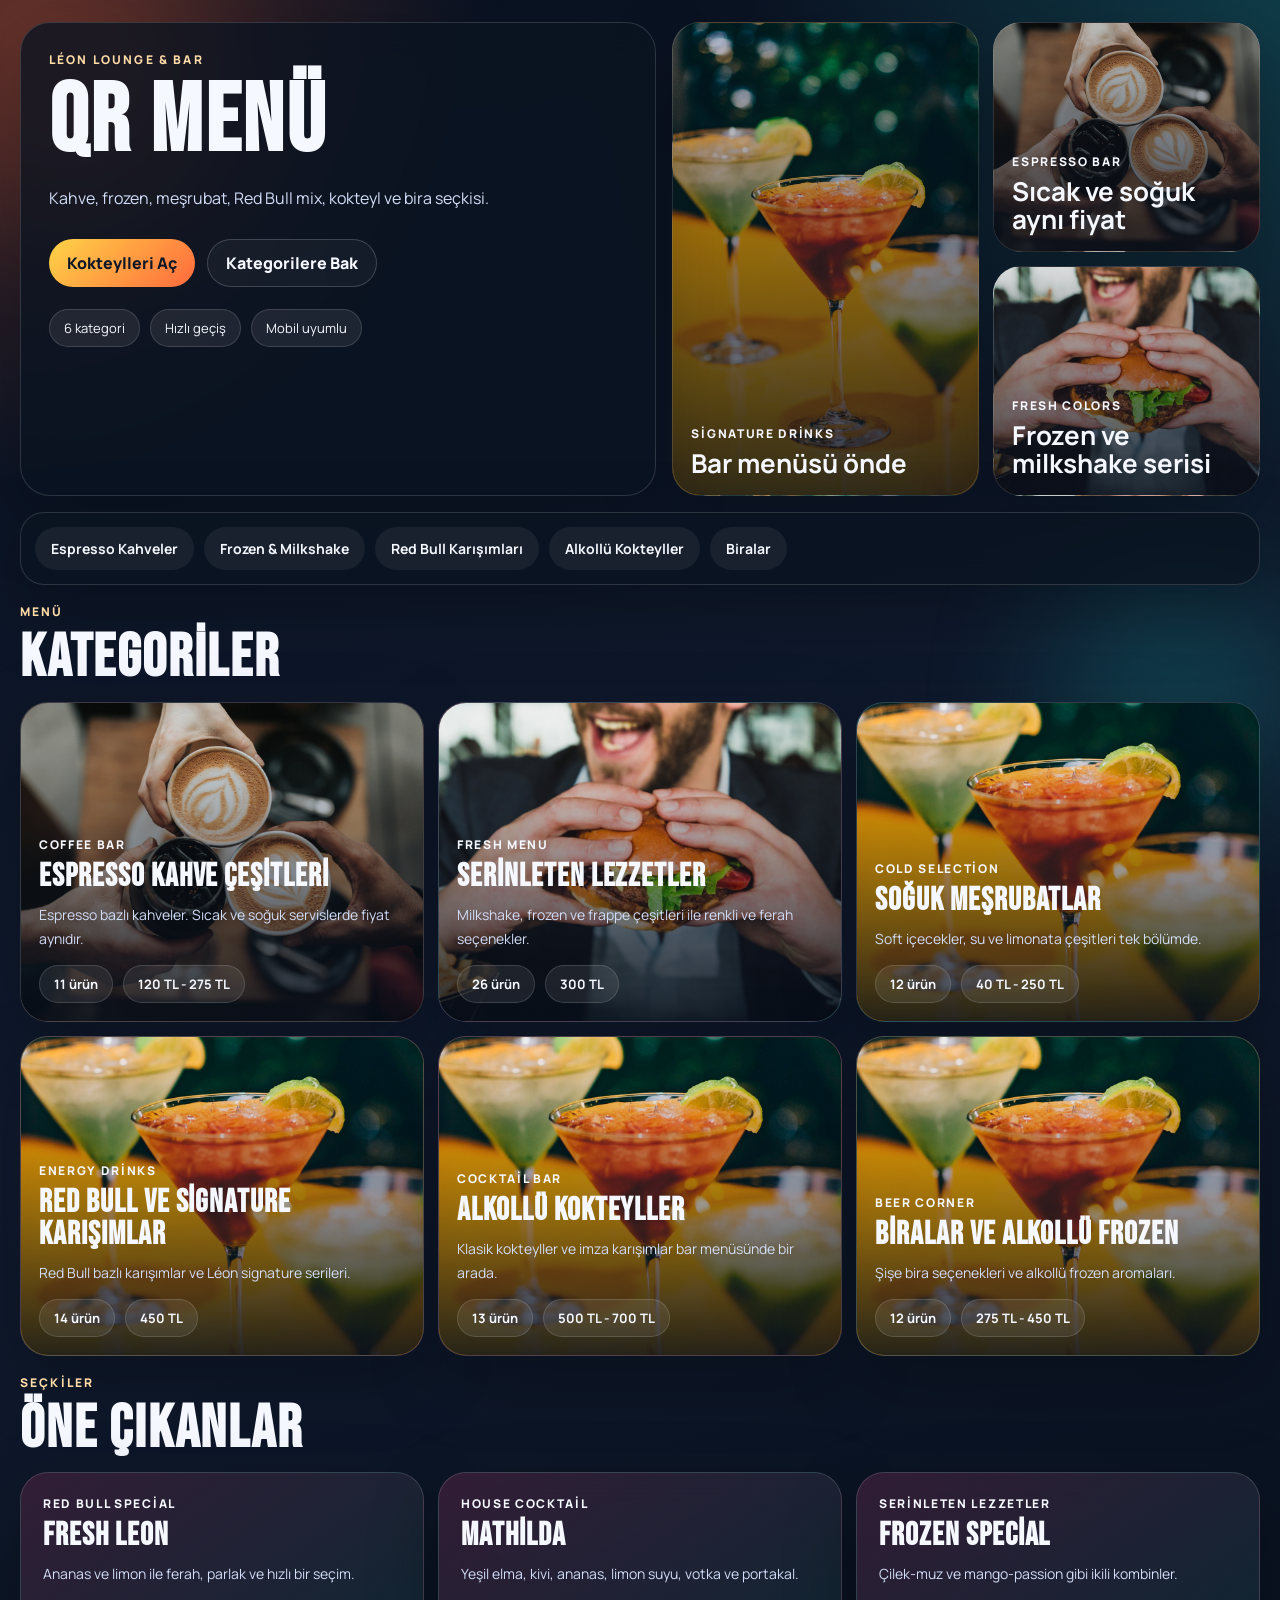
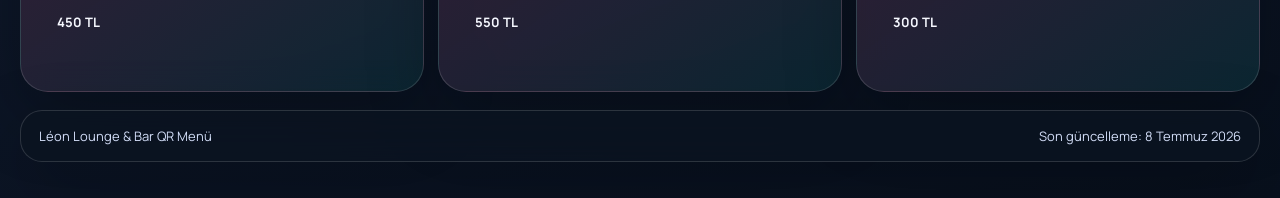
==== commit 6cc52cde: "Polish Leon menu copy and category visuals" ====
--- a/index.html
+++ b/index.html
@@ -25,11 +25,8 @@
     <header class="hero hero-home">
       <div class="hero-copy glass-panel">
         <p class="eyebrow">Léon Lounge &amp; Bar</p>
-        <h1>Canlı, fotoğraflı ve hızlı QR menü</h1>
-        <p class="hero-text">
-          Kategoriye dokun, doğrudan o menüye git. Espresso kahveler, frozenlar, Red Bull serisi,
-          alkollü kokteyller ve biralar tek akışta hazır.
-        </p>
+        <h1>QR Menü</h1>
+        <p class="hero-text">Kahve, frozen, meşrubat, Red Bull mix, kokteyl ve bira seçkisi.</p>
 
         <div class="hero-actions">
           <a class="cta cta-primary" href="menu.html?cat=alkollu-kokteyller">Kokteylleri Aç</a>
@@ -56,7 +53,7 @@
             <strong>Sıcak ve soğuk aynı fiyat</strong>
           </div>
         </article>
-        <article class="hero-shot" style="--bg:url('assets/dessert2.jpg')">
+        <article class="hero-shot" style="--bg:url('assets/iced-coffee.jpg')">
           <div class="hero-shot-copy">
             <p>Fresh Colors</p>
             <strong>Frozen ve milkshake serisi</strong>
@@ -76,12 +73,9 @@
     <section class="home-section">
       <div class="section-head">
         <div>
-          <p class="eyebrow">Kategori Menüsü</p>
-          <h2>Hangi bölümü açmak istiyorsun?</h2>
+          <p class="eyebrow">Menü</p>
+          <h2>Kategoriler</h2>
         </div>
-        <p class="section-note">
-          Kartlardan birine dokunduğunda tek sayfada kalmaz, doğrudan o kategori detayına geçersin.
-        </p>
       </div>
       <div id="category-grid" class="category-grid"></div>
     </section>
@@ -89,8 +83,8 @@
     <section class="home-section">
       <div class="section-head">
         <div>
-          <p class="eyebrow">Öne Çıkanlar</p>
-          <h2>Léon imza seçimleri</h2>
+          <p class="eyebrow">Seçkiler</p>
+          <h2>Öne Çıkanlar</h2>
         </div>
       </div>
       <div id="featured-strip" class="featured-strip"></div>
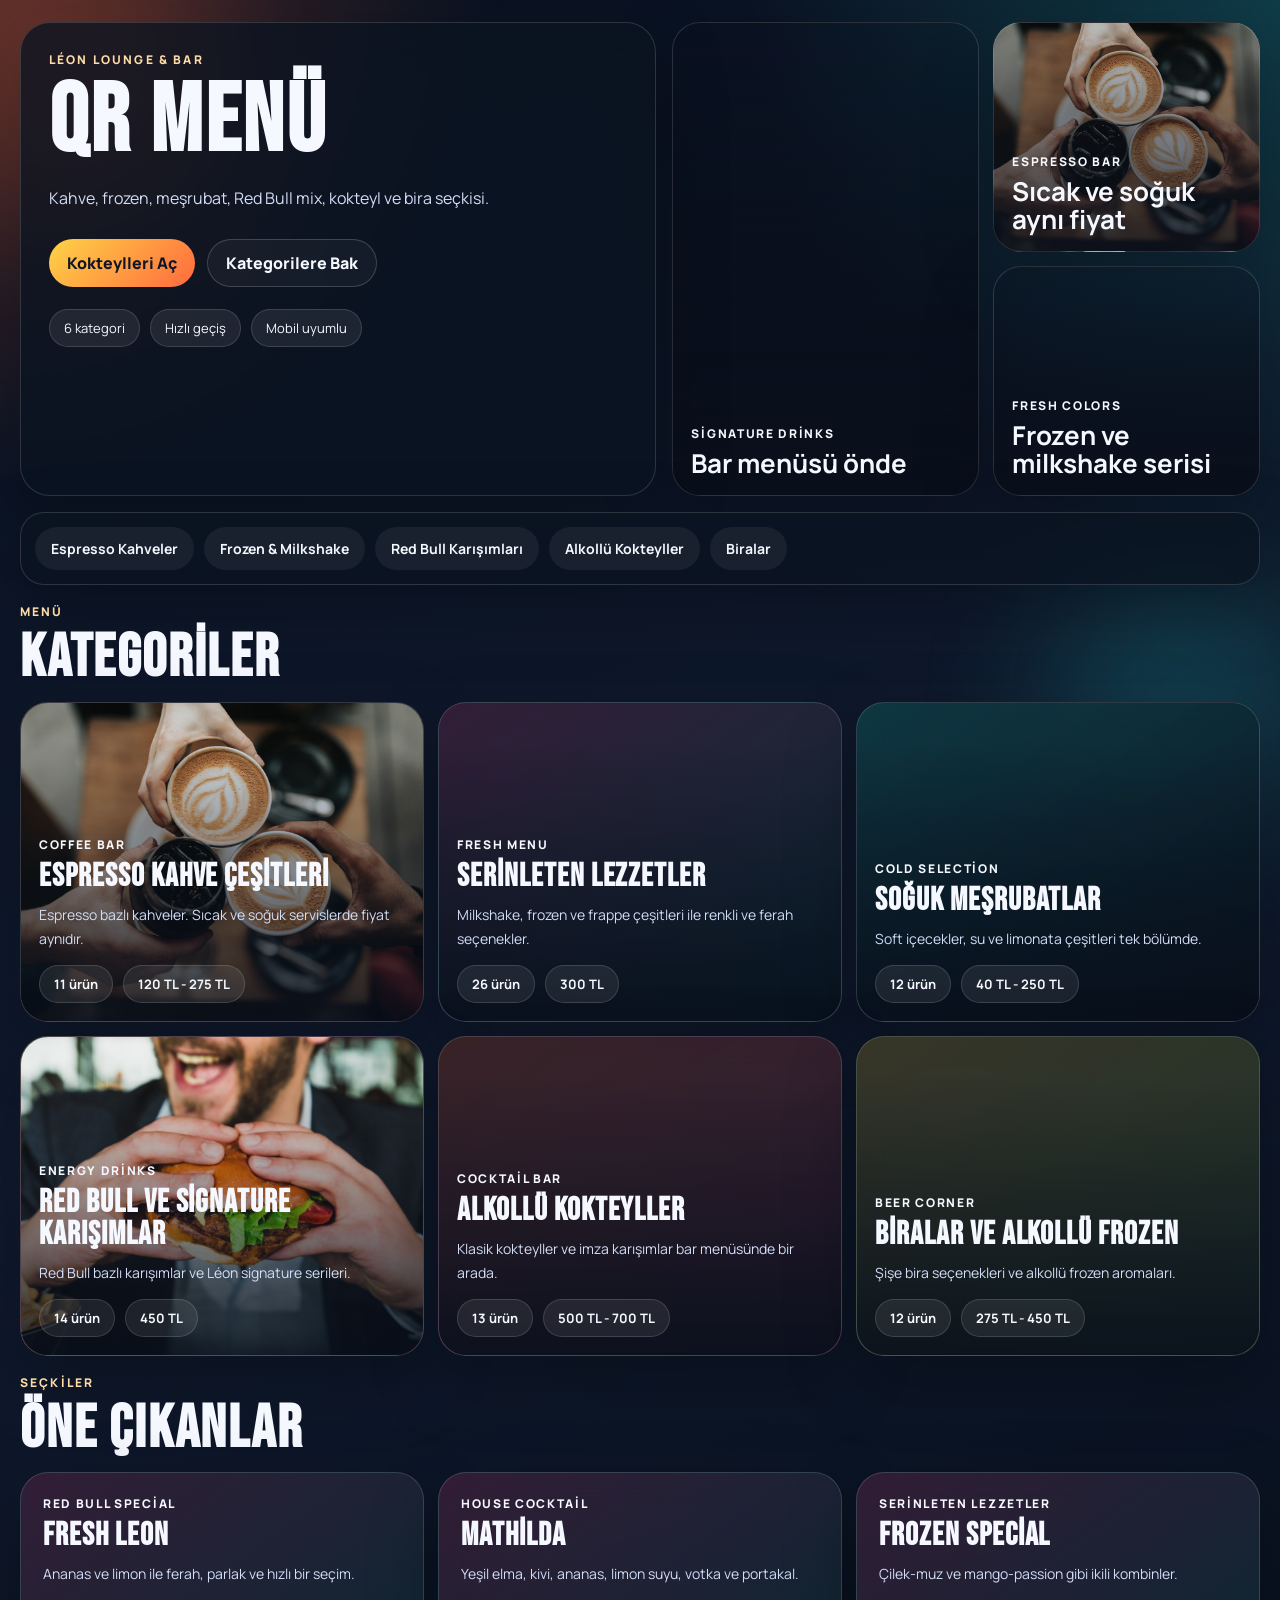
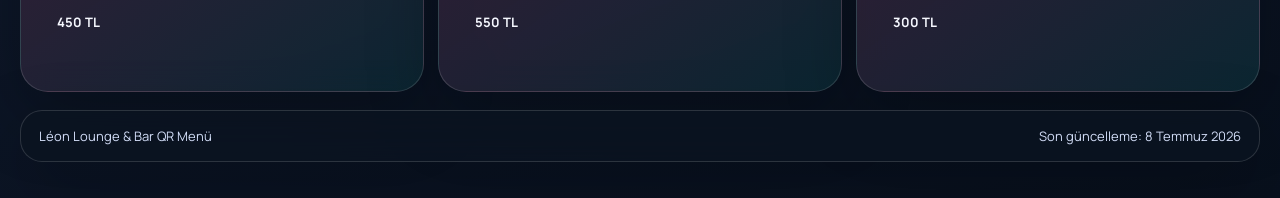
==== commit 0b7871c8: "Refine Leon category imagery" ====
--- a/index.html
+++ b/index.html
@@ -41,7 +41,7 @@
       </div>
 
       <div class="hero-gallery">
-        <article class="hero-shot tall" style="--bg:url('assets/softdrinks.jpg')">
+        <article class="hero-shot tall" style="--bg:url('https://upload.wikimedia.org/wikipedia/commons/3/3f/Margarita.jpg')">
           <div class="hero-shot-copy">
             <p>Signature Drinks</p>
             <strong>Bar menüsü önde</strong>
@@ -53,7 +53,7 @@
             <strong>Sıcak ve soğuk aynı fiyat</strong>
           </div>
         </article>
-        <article class="hero-shot" style="--bg:url('assets/iced-coffee.jpg')">
+        <article class="hero-shot" style="--bg:url('https://upload.wikimedia.org/wikipedia/commons/6/68/Strawberry_milk_shake_%28cropped%29.jpg')">
           <div class="hero-shot-copy">
             <p>Fresh Colors</p>
             <strong>Frozen ve milkshake serisi</strong>
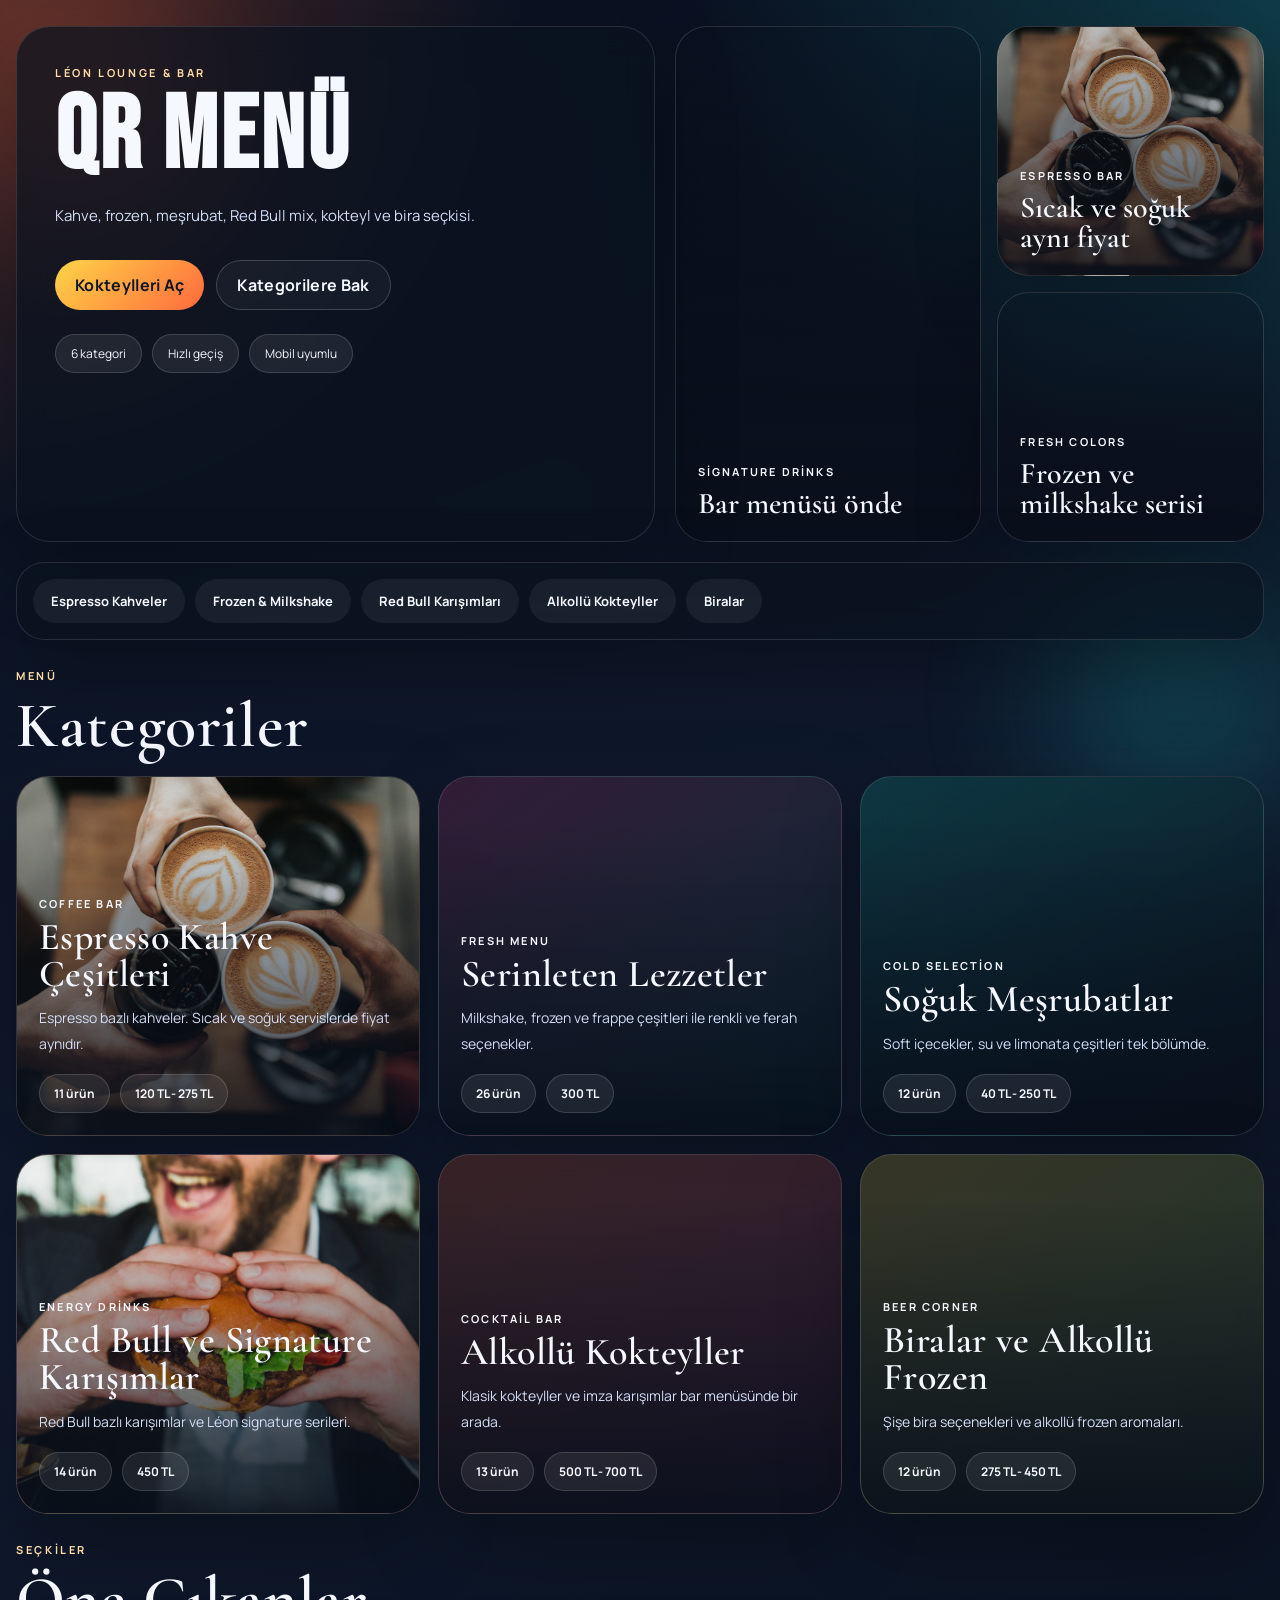
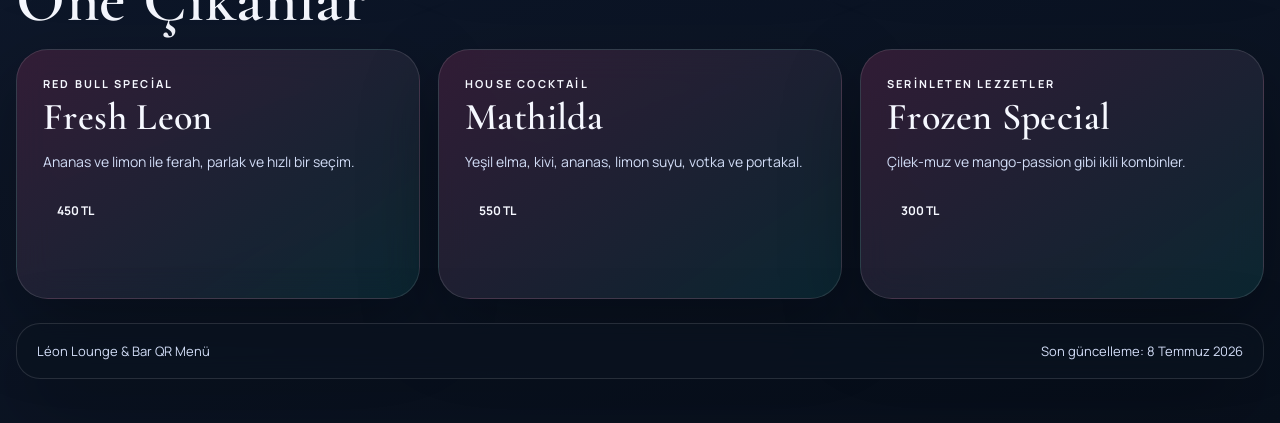
==== commit 3e5c5ba2: "Elevate Leon menu typography and spacing" ====
--- a/index.html
+++ b/index.html
@@ -12,7 +12,7 @@
   <link rel="preconnect" href="https://fonts.googleapis.com" />
   <link rel="preconnect" href="https://fonts.gstatic.com" crossorigin />
   <link
-    href="https://fonts.googleapis.com/css2?family=Bebas+Neue&family=Manrope:wght@400;500;600;700;800&display=swap"
+    href="https://fonts.googleapis.com/css2?family=Bebas+Neue&family=Cormorant+Garamond:wght@500;600;700&family=Manrope:wght@400;500;600;700;800&display=swap"
     rel="stylesheet"
   />
   <link rel="stylesheet" href="styles.css" />
--- a/styles.css
+++ b/styles.css
@@ -1,11 +1,12 @@
 :root {
   --bg: #07111f;
-  --panel: rgba(11, 20, 33, 0.78);
+  --panel: rgba(10, 18, 31, 0.72);
   --panel-strong: rgba(14, 25, 40, 0.92);
   --text: #f6f8ff;
   --muted: #d2ddf7;
-  --line: rgba(255, 255, 255, 0.14);
-  --shadow: 0 24px 70px rgba(0, 0, 0, 0.26);
+  --line: rgba(255, 255, 255, 0.12);
+  --line-soft: rgba(255, 255, 255, 0.07);
+  --shadow: 0 28px 80px rgba(0, 0, 0, 0.3);
   --orange: #ff6a3d;
   --yellow: #ffd447;
   --cyan: #1dd7d0;
@@ -57,9 +58,9 @@
 
 .page-shell {
   position: relative;
-  width: min(1240px, calc(100% - 28px));
+  width: min(1280px, calc(100% - 32px));
   margin: 0 auto;
-  padding: 22px 0 36px;
+  padding: 26px 0 44px;
 }
 
 .bg-glow {
@@ -107,7 +108,7 @@
   position: relative;
   z-index: 1;
   display: grid;
-  gap: 16px;
+  gap: 20px;
 }
 
 .hero-home {
@@ -116,15 +117,15 @@
 }
 
 .hero-copy {
-  padding: 28px;
-  border-radius: 30px;
+  padding: 38px;
+  border-radius: 34px;
 }
 
 .eyebrow {
-  margin: 0 0 10px;
-  font-size: 12px;
-  font-weight: 800;
-  letter-spacing: 0.18em;
+  margin: 0 0 12px;
+  font-size: 11px;
+  font-weight: 700;
+  letter-spacing: 0.24em;
   text-transform: uppercase;
   color: #ffdba7;
 }
@@ -136,20 +137,22 @@
   margin: 0;
 }
 
-h1,
-h2 {
+h1 {
   font-family: 'Bebas Neue', sans-serif;
   letter-spacing: 0.03em;
 }
 
 h1 {
-  font-size: clamp(56px, 9vw, 96px);
-  line-height: 0.94;
+  font-size: clamp(58px, 9vw, 102px);
+  line-height: 0.9;
 }
 
 h2 {
-  font-size: clamp(36px, 6vw, 60px);
-  line-height: 0.96;
+  font-family: 'Cormorant Garamond', Georgia, serif;
+  font-size: clamp(42px, 6vw, 64px);
+  line-height: 0.98;
+  font-weight: 600;
+  letter-spacing: 0.01em;
 }
 
 .hero-text,
@@ -164,17 +167,17 @@
 }
 
 .hero-text {
-  margin: 16px 0 0;
-  max-width: 36rem;
-  font-size: 16px;
-  line-height: 1.8;
+  margin: 18px 0 0;
+  max-width: 34rem;
+  font-size: 15px;
+  line-height: 1.9;
 }
 
 .hero-actions {
   display: flex;
   flex-wrap: wrap;
   gap: 12px;
-  margin-top: 26px;
+  margin-top: 30px;
 }
 
 .cta,
@@ -184,10 +187,11 @@
   display: inline-flex;
   align-items: center;
   justify-content: center;
-  min-height: 48px;
-  padding: 0 18px;
+  min-height: 50px;
+  padding: 0 20px;
   border-radius: 999px;
-  font-weight: 800;
+  font-weight: 700;
+  letter-spacing: 0.02em;
 }
 
 .cta-primary {
@@ -204,7 +208,7 @@
   display: flex;
   flex-wrap: wrap;
   gap: 10px;
-  margin-top: 22px;
+  margin-top: 24px;
 }
 
 .hero-chips span,
@@ -217,21 +221,21 @@
 }
 
 .hero-chips span {
-  padding: 9px 14px;
-  font-size: 13px;
+  padding: 10px 15px;
+  font-size: 12px;
 }
 
 .hero-gallery {
   display: grid;
   grid-template-columns: 1.15fr 1fr;
-  gap: 14px;
+  gap: 16px;
 }
 
 .hero-shot {
   position: relative;
-  min-height: 230px;
+  min-height: 250px;
   overflow: hidden;
-  border-radius: 28px;
+  border-radius: 32px;
   border: 1px solid rgba(255, 255, 255, 0.14);
   background-image:
     linear-gradient(180deg, rgba(5, 9, 18, 0.1), rgba(7, 12, 23, 0.84)),
@@ -248,7 +252,7 @@
   background-image: var(--bg);
   background-size: cover;
   background-position: center;
-  transform: scale(1.04);
+  transform: scale(1.06);
 }
 
 .hero-shot::after {
@@ -265,9 +269,9 @@
 
 .hero-shot-copy {
   position: absolute;
-  left: 18px;
-  right: 18px;
-  bottom: 18px;
+  left: 22px;
+  right: 22px;
+  bottom: 22px;
   z-index: 1;
 }
 
@@ -276,48 +280,50 @@
 .featured-card p,
 .related-copy p {
   margin: 0;
-  font-size: 12px;
-  font-weight: 800;
-  letter-spacing: 0.14em;
+  font-size: 11px;
+  font-weight: 700;
+  letter-spacing: 0.2em;
   text-transform: uppercase;
 }
 
 .hero-shot-copy strong {
   display: block;
-  margin-top: 8px;
-  font-size: 26px;
-  line-height: 1.05;
+  margin-top: 10px;
+  font-size: 30px;
+  line-height: 1;
+  font-family: 'Cormorant Garamond', Georgia, serif;
+  font-weight: 600;
 }
 
 .quick-links {
   display: flex;
   flex-wrap: wrap;
   gap: 10px;
-  margin-top: 16px;
-  padding: 14px;
-  border-radius: 24px;
+  margin-top: 20px;
+  padding: 16px;
+  border-radius: 28px;
 }
 
 .quick-links a {
-  padding: 12px 16px;
+  padding: 13px 18px;
   border-radius: 999px;
   background: rgba(255, 255, 255, 0.06);
-  font-size: 14px;
+  font-size: 13px;
   font-weight: 700;
 }
 
 .home-section {
   position: relative;
   z-index: 1;
-  margin-top: 18px;
+  margin-top: 28px;
 }
 
 .section-head {
   display: flex;
   justify-content: space-between;
-  gap: 16px;
+  gap: 22px;
   align-items: end;
-  margin-bottom: 14px;
+  margin-bottom: 18px;
 }
 
 .section-note {
@@ -329,16 +335,16 @@
 .category-grid {
   display: grid;
   grid-template-columns: repeat(3, minmax(0, 1fr));
-  gap: 14px;
+  gap: 18px;
 }
 
 .category-card,
 .related-card {
   position: relative;
   overflow: hidden;
-  min-height: 320px;
-  border-radius: 28px;
-  transition: transform 180ms ease, border-color 180ms ease;
+  min-height: 360px;
+  border-radius: 32px;
+  transition: transform 180ms ease, border-color 180ms ease, box-shadow 180ms ease;
 }
 
 .category-card:hover,
@@ -347,7 +353,8 @@
 .cta:hover,
 .quick-links a:hover,
 .category-pill:hover {
-  transform: translateY(-2px);
+  transform: translateY(-3px);
+  box-shadow: 0 34px 90px rgba(0, 0, 0, 0.34);
 }
 
 .category-image,
@@ -368,9 +375,9 @@
 .category-copy,
 .related-copy {
   position: absolute;
-  left: 18px;
-  right: 18px;
-  bottom: 18px;
+  left: 22px;
+  right: 22px;
+  bottom: 22px;
   z-index: 1;
 }
 
@@ -379,17 +386,18 @@
 .group-head h3,
 .related-copy h3 {
   margin-top: 8px;
-  font-size: 32px;
-  line-height: 1;
-  font-family: 'Bebas Neue', sans-serif;
-  letter-spacing: 0.03em;
+  font-size: 38px;
+  line-height: 0.98;
+  font-family: 'Cormorant Garamond', Georgia, serif;
+  font-weight: 600;
+  letter-spacing: 0.01em;
 }
 
 .category-copy span,
 .featured-card span {
   display: block;
-  margin-top: 10px;
-  line-height: 1.7;
+  margin-top: 12px;
+  line-height: 1.8;
   font-size: 14px;
 }
 
@@ -397,26 +405,26 @@
   display: flex;
   flex-wrap: wrap;
   gap: 10px;
-  margin-top: 14px;
+  margin-top: 18px;
 }
 
 .card-meta strong,
 .featured-card strong {
-  padding: 9px 14px;
-  font-size: 13px;
+  padding: 10px 14px;
+  font-size: 12px;
 }
 
 .featured-strip {
   display: grid;
   grid-template-columns: repeat(3, minmax(0, 1fr));
-  gap: 14px;
+  gap: 18px;
 }
 
 .featured-card {
   display: block;
-  min-height: 220px;
-  padding: 22px;
-  border-radius: 28px;
+  min-height: 250px;
+  padding: 26px;
+  border-radius: 32px;
   background:
     linear-gradient(145deg, rgba(255, 79, 162, 0.16), rgba(29, 215, 208, 0.1)),
     var(--panel);
@@ -438,22 +446,23 @@
 .highlight-list {
   display: grid;
   gap: 10px;
-  margin: 20px 0 0;
+  margin: 26px 0 0;
   padding: 0;
   list-style: none;
 }
 
 .highlight-list li {
-  padding: 12px 14px;
-  border-radius: 18px;
-  background: rgba(255, 255, 255, 0.07);
+  padding: 14px 16px;
+  border-radius: 20px;
+  background: rgba(255, 255, 255, 0.06);
+  border: 1px solid var(--line-soft);
   font-weight: 700;
 }
 
 .detail-visual {
-  min-height: 420px;
+  min-height: 480px;
   overflow: hidden;
-  border-radius: 30px;
+  border-radius: 34px;
   border: 1px solid var(--line);
   box-shadow: var(--shadow);
 }
@@ -473,8 +482,8 @@
   position: sticky;
   top: 12px;
   z-index: 5;
-  margin-top: 16px;
-  padding: 12px;
+  margin-top: 20px;
+  padding: 14px;
   border-radius: 999px;
 }
 
@@ -492,6 +501,7 @@
 .category-pill {
   flex: 0 0 auto;
   background: rgba(255, 255, 255, 0.04);
+  font-size: 13px;
 }
 
 .category-pill.is-active {
@@ -502,11 +512,11 @@
 .toolbar {
   display: grid;
   grid-template-columns: auto minmax(0, 1fr) auto;
-  gap: 12px;
+  gap: 14px;
   align-items: end;
-  margin-top: 16px;
-  padding: 16px;
-  border-radius: 26px;
+  margin-top: 18px;
+  padding: 18px;
+  border-radius: 30px;
 }
 
 .search-box {
@@ -523,10 +533,10 @@
 }
 
 .search-box input {
-  min-height: 50px;
-  padding: 0 16px;
+  min-height: 52px;
+  padding: 0 18px;
   border: 1px solid rgba(255, 255, 255, 0.14);
-  border-radius: 18px;
+  border-radius: 20px;
   background: rgba(255, 255, 255, 0.05);
   color: var(--text);
   outline: none;
@@ -541,9 +551,9 @@
 }
 
 .results-label {
-  margin-top: 14px;
-  padding: 0 4px;
-  font-size: 14px;
+  margin-top: 16px;
+  padding: 0 6px;
+  font-size: 13px;
   font-weight: 700;
 }
 
@@ -551,13 +561,13 @@
   position: relative;
   z-index: 1;
   display: grid;
-  gap: 14px;
-  margin-top: 12px;
+  gap: 18px;
+  margin-top: 16px;
 }
 
 .group-card {
-  padding: 22px;
-  border-radius: 26px;
+  padding: 26px;
+  border-radius: 30px;
 }
 
 .group-head {
@@ -573,29 +583,29 @@
 
 .group-note,
 .item-note {
-  margin: 6px 0 0;
-  font-size: 14px;
-  line-height: 1.7;
+  margin: 8px 0 0;
+  font-size: 13px;
+  line-height: 1.8;
 }
 
 .group-price {
-  padding: 10px 14px;
-  font-size: 13px;
+  padding: 10px 15px;
+  font-size: 12px;
   font-weight: 800;
 }
 
 .menu-item-list {
   display: grid;
-  gap: 12px;
-  margin-top: 16px;
+  gap: 14px;
+  margin-top: 18px;
 }
 
 .menu-item {
   display: grid;
   grid-template-columns: minmax(0, 1fr) auto;
-  gap: 12px;
+  gap: 16px;
   align-items: start;
-  padding-top: 12px;
+  padding-top: 14px;
   border-top: 1px dashed rgba(255, 255, 255, 0.14);
 }
 
@@ -605,37 +615,40 @@
 }
 
 .menu-item h4 {
-  font-size: 22px;
+  font-size: 28px;
+  font-family: 'Cormorant Garamond', Georgia, serif;
+  font-weight: 600;
+  line-height: 1.05;
+}
+
+.item-price {
+  min-width: 94px;
+  padding: 10px 13px;
+  text-align: center;
+  font-size: 12px;
   font-weight: 800;
-  line-height: 1.2;
-}
-
-.item-price {
-  min-width: 90px;
-  padding: 10px 12px;
-  text-align: center;
-  font-size: 13px;
-  font-weight: 800;
 }
 
 .flavor-grid {
   display: grid;
   grid-template-columns: repeat(2, minmax(0, 1fr));
-  gap: 10px;
-  margin-top: 16px;
+  gap: 12px;
+  margin-top: 18px;
 }
 
 .flavor-tile {
-  min-height: 86px;
-  padding: 14px;
-  border-radius: 20px;
+  min-height: 94px;
+  padding: 16px;
+  border-radius: 22px;
   background: rgba(255, 255, 255, 0.06);
   border: 1px solid rgba(255, 255, 255, 0.08);
 }
 
 .flavor-tile strong {
   display: block;
-  font-size: 16px;
+  font-size: 17px;
+  font-family: 'Cormorant Garamond', Georgia, serif;
+  font-weight: 600;
 }
 
 .flavor-tile span {
@@ -657,11 +670,11 @@
 .related-grid {
   display: grid;
   grid-template-columns: repeat(3, minmax(0, 1fr));
-  gap: 14px;
+  gap: 18px;
 }
 
 .related-card {
-  min-height: 210px;
+  min-height: 240px;
 }
 
 .related-card::after {
@@ -675,9 +688,9 @@
   display: flex;
   justify-content: space-between;
   gap: 12px;
-  margin-top: 18px;
-  padding: 16px 18px;
-  border-radius: 22px;
+  margin-top: 24px;
+  padding: 18px 20px;
+  border-radius: 24px;
 }
 
 .footer p {
@@ -770,7 +783,7 @@
 
 @media (max-width: 760px) {
   .page-shell {
-    width: min(1240px, calc(100% - 18px));
+    width: min(1280px, calc(100% - 18px));
     padding-top: 16px;
   }
 
@@ -781,14 +794,14 @@
   .quick-links,
   .category-nav,
   .featured-card {
-    border-radius: 22px;
+    border-radius: 24px;
   }
 
   .hero-copy,
   .group-card,
   .toolbar,
   .featured-card {
-    padding: 18px;
+    padding: 20px;
   }
 
   .hero-gallery,
@@ -797,7 +810,7 @@
   }
 
   .hero-shot {
-    min-height: 210px;
+    min-height: 220px;
   }
 
   .toolbar {
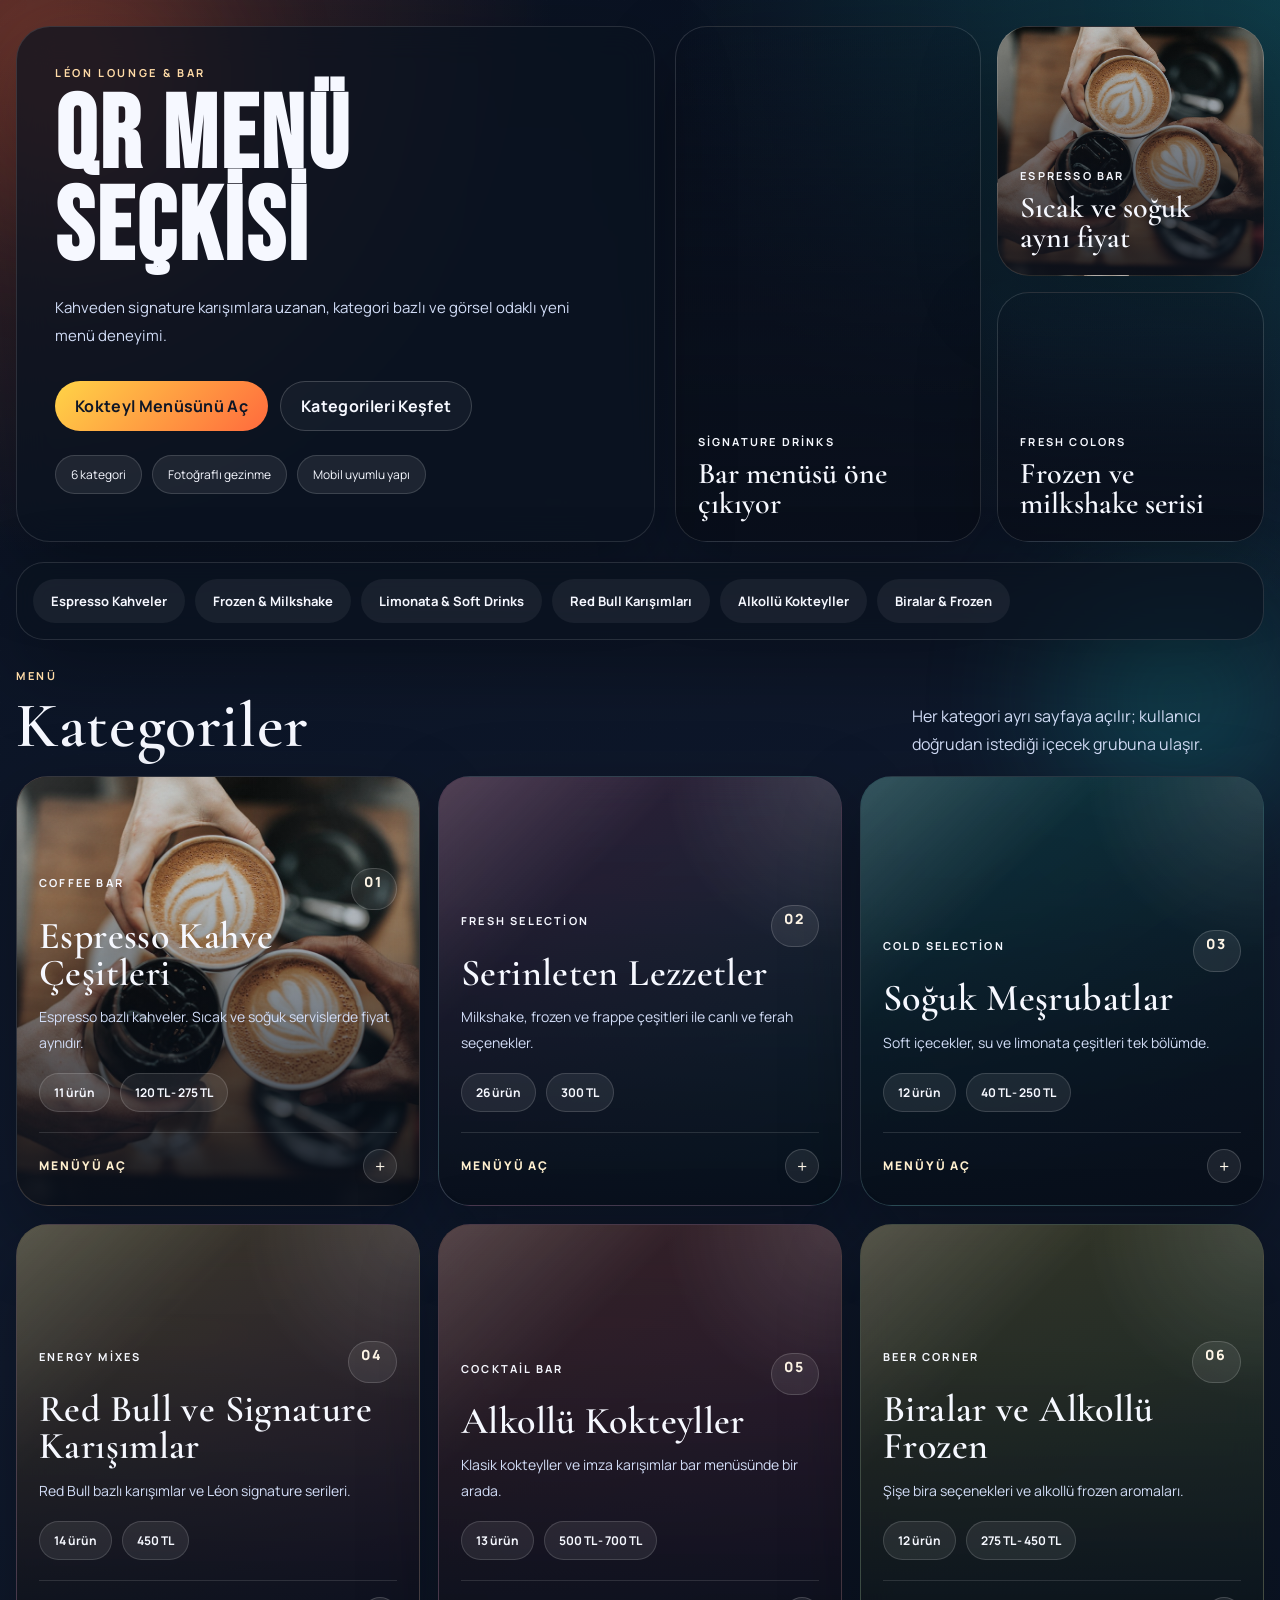
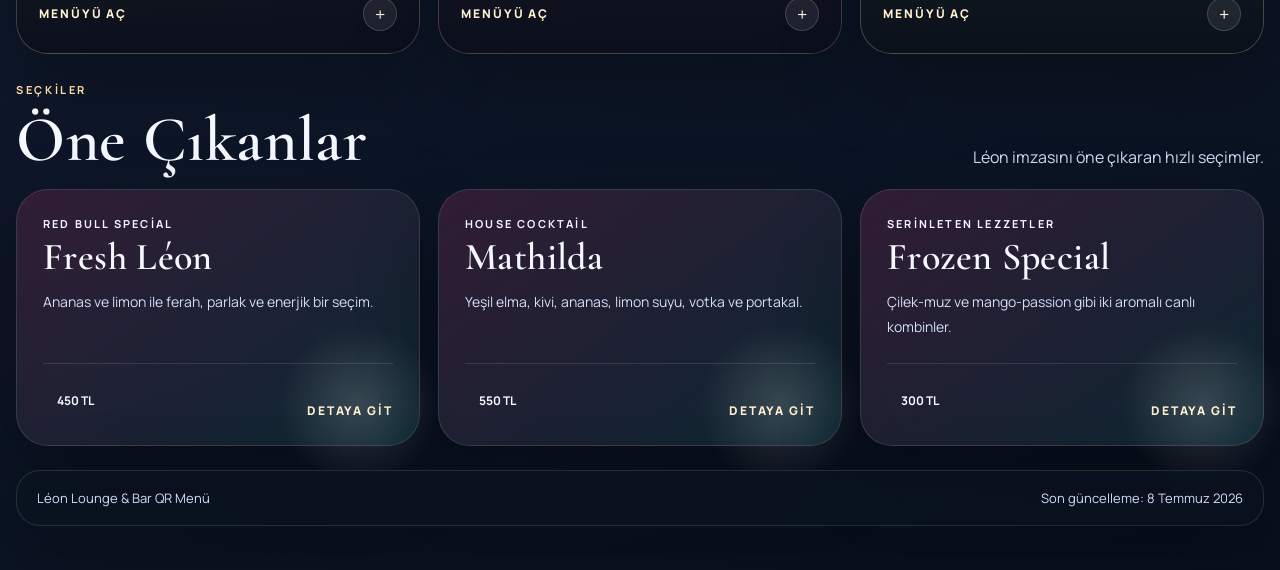
==== commit 9ec43975: "Polish premium QR menu experience" ====
--- a/index.html
+++ b/index.html
@@ -6,7 +6,7 @@
   <meta name="theme-color" content="#ff6a3d" />
   <meta
     name="description"
-    content="Léon Lounge & Bar QR Menü. Kahveler, frozenlar, Red Bull karışımları, kokteyller ve biralar için fotoğraflı kategori menüsü."
+    content="Léon Lounge & Bar QR Menü. Kahveler, frozenlar, meşrubatlar, Red Bull karışımları, kokteyller ve biralar için fotoğraflı kategori menüsü."
   />
   <title>Léon Lounge &amp; Bar | QR Menü</title>
   <link rel="preconnect" href="https://fonts.googleapis.com" />
@@ -25,26 +25,28 @@
     <header class="hero hero-home">
       <div class="hero-copy glass-panel">
         <p class="eyebrow">Léon Lounge &amp; Bar</p>
-        <h1>QR Menü</h1>
-        <p class="hero-text">Kahve, frozen, meşrubat, Red Bull mix, kokteyl ve bira seçkisi.</p>
+        <h1>QR Menü Seçkisi</h1>
+        <p class="hero-text">
+          Kahveden signature karışımlara uzanan, kategori bazlı ve görsel odaklı yeni menü deneyimi.
+        </p>
 
         <div class="hero-actions">
-          <a class="cta cta-primary" href="menu.html?cat=alkollu-kokteyller">Kokteylleri Aç</a>
-          <a class="cta cta-secondary" href="#category-grid">Kategorilere Bak</a>
+          <a class="cta cta-primary" href="menu.html?cat=alkollu-kokteyller">Kokteyl Menüsünü Aç</a>
+          <a class="cta cta-secondary" href="#category-grid">Kategorileri Keşfet</a>
         </div>
 
         <div class="hero-chips">
           <span>6 kategori</span>
-          <span>Hızlı geçiş</span>
-          <span>Mobil uyumlu</span>
+          <span>Fotoğraflı gezinme</span>
+          <span>Mobil uyumlu yapı</span>
         </div>
       </div>
 
       <div class="hero-gallery">
-        <article class="hero-shot tall" style="--bg:url('https://upload.wikimedia.org/wikipedia/commons/3/3f/Margarita.jpg')">
+        <article class="hero-shot tall" style="--bg:url('https://commons.wikimedia.org/wiki/Special:FilePath/Margarita.jpg')">
           <div class="hero-shot-copy">
             <p>Signature Drinks</p>
-            <strong>Bar menüsü önde</strong>
+            <strong>Bar menüsü öne çıkıyor</strong>
           </div>
         </article>
         <article class="hero-shot" style="--bg:url('assets/coffee.jpg')">
@@ -53,7 +55,7 @@
             <strong>Sıcak ve soğuk aynı fiyat</strong>
           </div>
         </article>
-        <article class="hero-shot" style="--bg:url('https://upload.wikimedia.org/wikipedia/commons/6/68/Strawberry_milk_shake_%28cropped%29.jpg')">
+        <article class="hero-shot" style="--bg:url('https://commons.wikimedia.org/wiki/Special:FilePath/Strawberry_milk_shake_(cropped).jpg')">
           <div class="hero-shot-copy">
             <p>Fresh Colors</p>
             <strong>Frozen ve milkshake serisi</strong>
@@ -65,9 +67,10 @@
     <section class="quick-links glass-panel">
       <a href="menu.html?cat=espresso-kahveler">Espresso Kahveler</a>
       <a href="menu.html?cat=serinleten-lezzetler">Frozen &amp; Milkshake</a>
+      <a href="menu.html?cat=soguk-mesrubatlar">Limonata &amp; Soft Drinks</a>
       <a href="menu.html?cat=redbull-signature">Red Bull Karışımları</a>
       <a href="menu.html?cat=alkollu-kokteyller">Alkollü Kokteyller</a>
-      <a href="menu.html?cat=biralar-frozen">Biralar</a>
+      <a href="menu.html?cat=biralar-frozen">Biralar &amp; Frozen</a>
     </section>
 
     <section class="home-section">
@@ -76,6 +79,9 @@
           <p class="eyebrow">Menü</p>
           <h2>Kategoriler</h2>
         </div>
+        <p class="section-note">
+          Her kategori ayrı sayfaya açılır; kullanıcı doğrudan istediği içecek grubuna ulaşır.
+        </p>
       </div>
       <div id="category-grid" class="category-grid"></div>
     </section>
@@ -86,6 +92,9 @@
           <p class="eyebrow">Seçkiler</p>
           <h2>Öne Çıkanlar</h2>
         </div>
+        <p class="section-note">
+          Léon imzasını öne çıkaran hızlı seçimler.
+        </p>
       </div>
       <div id="featured-strip" class="featured-strip"></div>
     </section>
--- a/styles.css
+++ b/styles.css
@@ -192,6 +192,11 @@
   border-radius: 999px;
   font-weight: 700;
   letter-spacing: 0.02em;
+  transition:
+    transform 180ms ease,
+    box-shadow 180ms ease,
+    border-color 180ms ease,
+    background 180ms ease;
 }
 
 .cta-primary {
@@ -310,6 +315,10 @@
   background: rgba(255, 255, 255, 0.06);
   font-size: 13px;
   font-weight: 700;
+  transition:
+    transform 180ms ease,
+    background 180ms ease,
+    box-shadow 180ms ease;
 }
 
 .home-section {
@@ -345,6 +354,10 @@
   min-height: 360px;
   border-radius: 32px;
   transition: transform 180ms ease, border-color 180ms ease, box-shadow 180ms ease;
+}
+
+.category-card {
+  min-height: 430px;
 }
 
 .category-card:hover,
@@ -357,19 +370,38 @@
   box-shadow: 0 34px 90px rgba(0, 0, 0, 0.34);
 }
 
+.back-link:hover,
+.clear-btn:hover {
+  transform: translateY(-2px);
+  box-shadow: 0 24px 64px rgba(0, 0, 0, 0.28);
+}
+
 .category-image,
 .related-image,
 .detail-visual-image {
   position: absolute;
   inset: 0;
   background-size: cover;
+  transition: transform 320ms ease, filter 320ms ease;
+}
+
+.category-sheen {
+  position: absolute;
+  inset: 0;
+  z-index: 0;
+  pointer-events: none;
+  background:
+    linear-gradient(135deg, rgba(255, 255, 255, 0.24), rgba(255, 255, 255, 0) 30%),
+    radial-gradient(circle at top right, rgba(255, 255, 255, 0.18), transparent 30%);
+  mix-blend-mode: screen;
+  opacity: 0.72;
 }
 
 .category-overlay {
   position: absolute;
   inset: 0;
   background:
-    linear-gradient(180deg, rgba(8, 15, 27, 0) 12%, rgba(8, 15, 27, 0.88) 100%);
+    linear-gradient(180deg, rgba(8, 15, 27, 0.04) 0%, rgba(8, 15, 27, 0.16) 28%, rgba(8, 15, 27, 0.94) 100%);
 }
 
 .category-copy,
@@ -379,6 +411,36 @@
   right: 22px;
   bottom: 22px;
   z-index: 1;
+}
+
+.category-card:hover .category-image,
+.related-card:hover .related-image,
+.detail-visual:hover .detail-visual-image {
+  transform: scale(1.05);
+  filter: saturate(1.08);
+}
+
+.category-topline {
+  display: flex;
+  justify-content: space-between;
+  gap: 12px;
+  align-items: center;
+}
+
+.category-topline span {
+  display: inline-flex;
+  align-items: center;
+  justify-content: center;
+  min-width: 42px;
+  min-height: 42px;
+  padding: 0 12px;
+  border-radius: 999px;
+  border: 1px solid rgba(255, 255, 255, 0.16);
+  background: rgba(255, 255, 255, 0.08);
+  color: #fff6e7;
+  font-size: 12px;
+  font-weight: 800;
+  letter-spacing: 0.18em;
 }
 
 .category-copy h3,
@@ -414,6 +476,41 @@
   font-size: 12px;
 }
 
+.card-cta-row {
+  display: flex;
+  justify-content: space-between;
+  gap: 12px;
+  align-items: center;
+  margin-top: 20px;
+  padding-top: 16px;
+  border-top: 1px solid rgba(255, 255, 255, 0.12);
+}
+
+.card-cta-row em,
+.featured-card-footer em {
+  font-style: normal;
+  color: #fff0cf;
+  font-size: 12px;
+  font-weight: 800;
+  letter-spacing: 0.16em;
+  text-transform: uppercase;
+}
+
+.card-cta-row i {
+  display: inline-flex;
+  align-items: center;
+  justify-content: center;
+  width: 34px;
+  height: 34px;
+  border-radius: 999px;
+  border: 1px solid rgba(255, 255, 255, 0.16);
+  background: rgba(255, 255, 255, 0.08);
+  color: #fff8ea;
+  font-style: normal;
+  font-size: 18px;
+  line-height: 1;
+}
+
 .featured-strip {
   display: grid;
   grid-template-columns: repeat(3, minmax(0, 1fr));
@@ -421,7 +518,9 @@
 }
 
 .featured-card {
-  display: block;
+  display: flex;
+  flex-direction: column;
+  justify-content: space-between;
   min-height: 250px;
   padding: 26px;
   border-radius: 32px;
@@ -430,9 +529,35 @@
     var(--panel);
 }
 
+.featured-card::before {
+  content: '';
+  position: absolute;
+  inset: auto -20px -40px auto;
+  width: 160px;
+  height: 160px;
+  border-radius: 999px;
+  background: radial-gradient(circle, rgba(255, 255, 255, 0.16), transparent 72%);
+  pointer-events: none;
+}
+
+.featured-card-inner,
+.featured-card-footer {
+  position: relative;
+  z-index: 1;
+}
+
+.featured-card-footer {
+  display: flex;
+  justify-content: space-between;
+  gap: 12px;
+  align-items: end;
+  margin-top: 24px;
+  padding-top: 18px;
+  border-top: 1px solid rgba(255, 255, 255, 0.12);
+}
+
 .featured-card strong {
   display: inline-flex;
-  margin-top: 18px;
 }
 
 .hero-detail {
@@ -542,6 +667,16 @@
   outline: none;
 }
 
+.search-box input::placeholder {
+  color: rgba(246, 248, 255, 0.48);
+}
+
+.search-box input:focus {
+  border-color: rgba(255, 212, 71, 0.44);
+  background: rgba(255, 255, 255, 0.08);
+  box-shadow: 0 0 0 4px rgba(255, 212, 71, 0.08);
+}
+
 .back-link,
 .clear-btn {
   border: 0;
@@ -552,7 +687,9 @@
 
 .results-label {
   margin-top: 16px;
-  padding: 0 6px;
+  width: fit-content;
+  padding: 10px 16px;
+  border-radius: 999px;
   font-size: 13px;
   font-weight: 700;
 }
@@ -674,7 +811,7 @@
 }
 
 .related-card {
-  min-height: 240px;
+  min-height: 280px;
 }
 
 .related-card::after {
@@ -682,6 +819,20 @@
   position: absolute;
   inset: 0;
   background: linear-gradient(180deg, rgba(8, 14, 24, 0.1), rgba(8, 14, 24, 0.84));
+}
+
+.related-copy span {
+  display: inline-flex;
+  margin-top: 14px;
+  padding: 9px 13px;
+  border-radius: 999px;
+  border: 1px solid rgba(255, 255, 255, 0.14);
+  background: rgba(255, 255, 255, 0.08);
+  color: #f8ecd3;
+  font-size: 12px;
+  font-weight: 800;
+  letter-spacing: 0.1em;
+  text-transform: uppercase;
 }
 
 .footer {
@@ -772,6 +923,10 @@
 
   .hero-shot.tall {
     grid-column: 1 / -1;
+  }
+
+  .category-card {
+    min-height: 380px;
   }
 
   .section-head,
@@ -809,6 +964,11 @@
     grid-template-columns: 1fr;
   }
 
+  .featured-card-footer,
+  .card-cta-row {
+    align-items: center;
+  }
+
   .hero-shot {
     min-height: 220px;
   }
